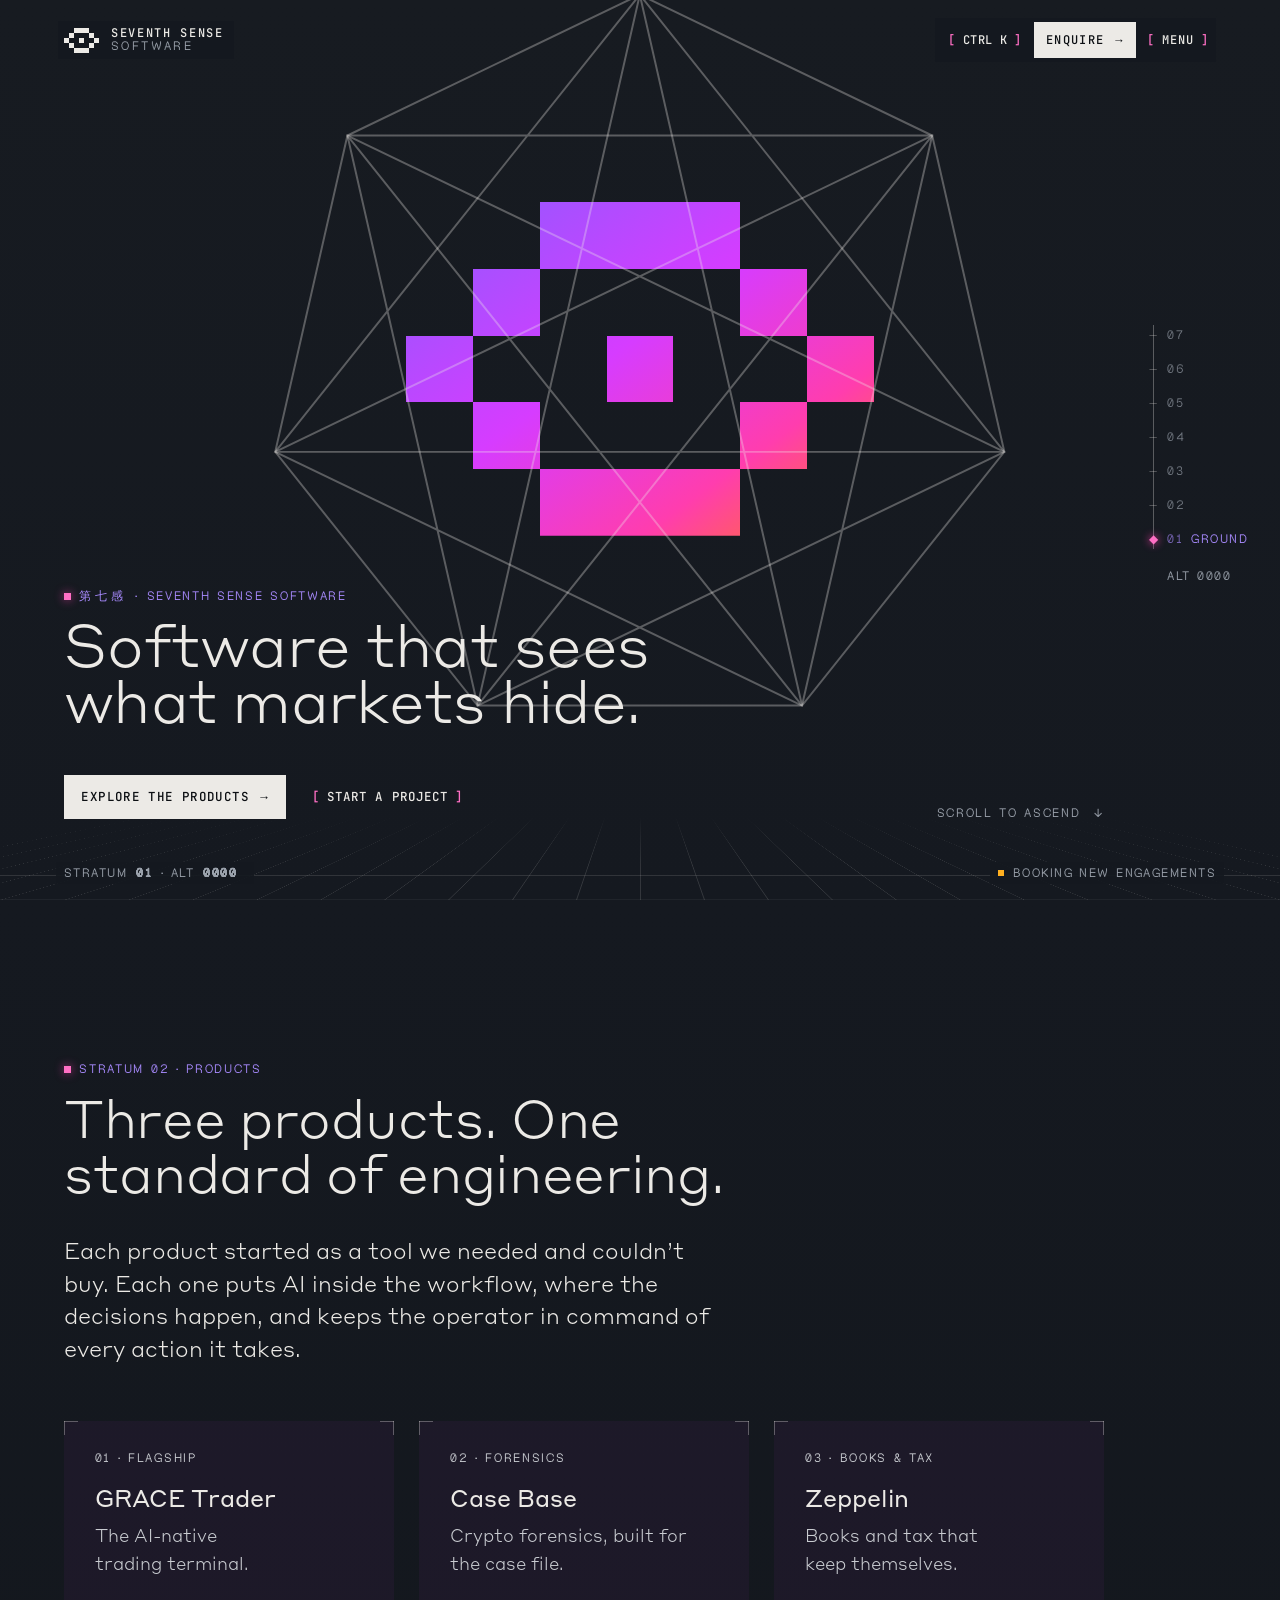
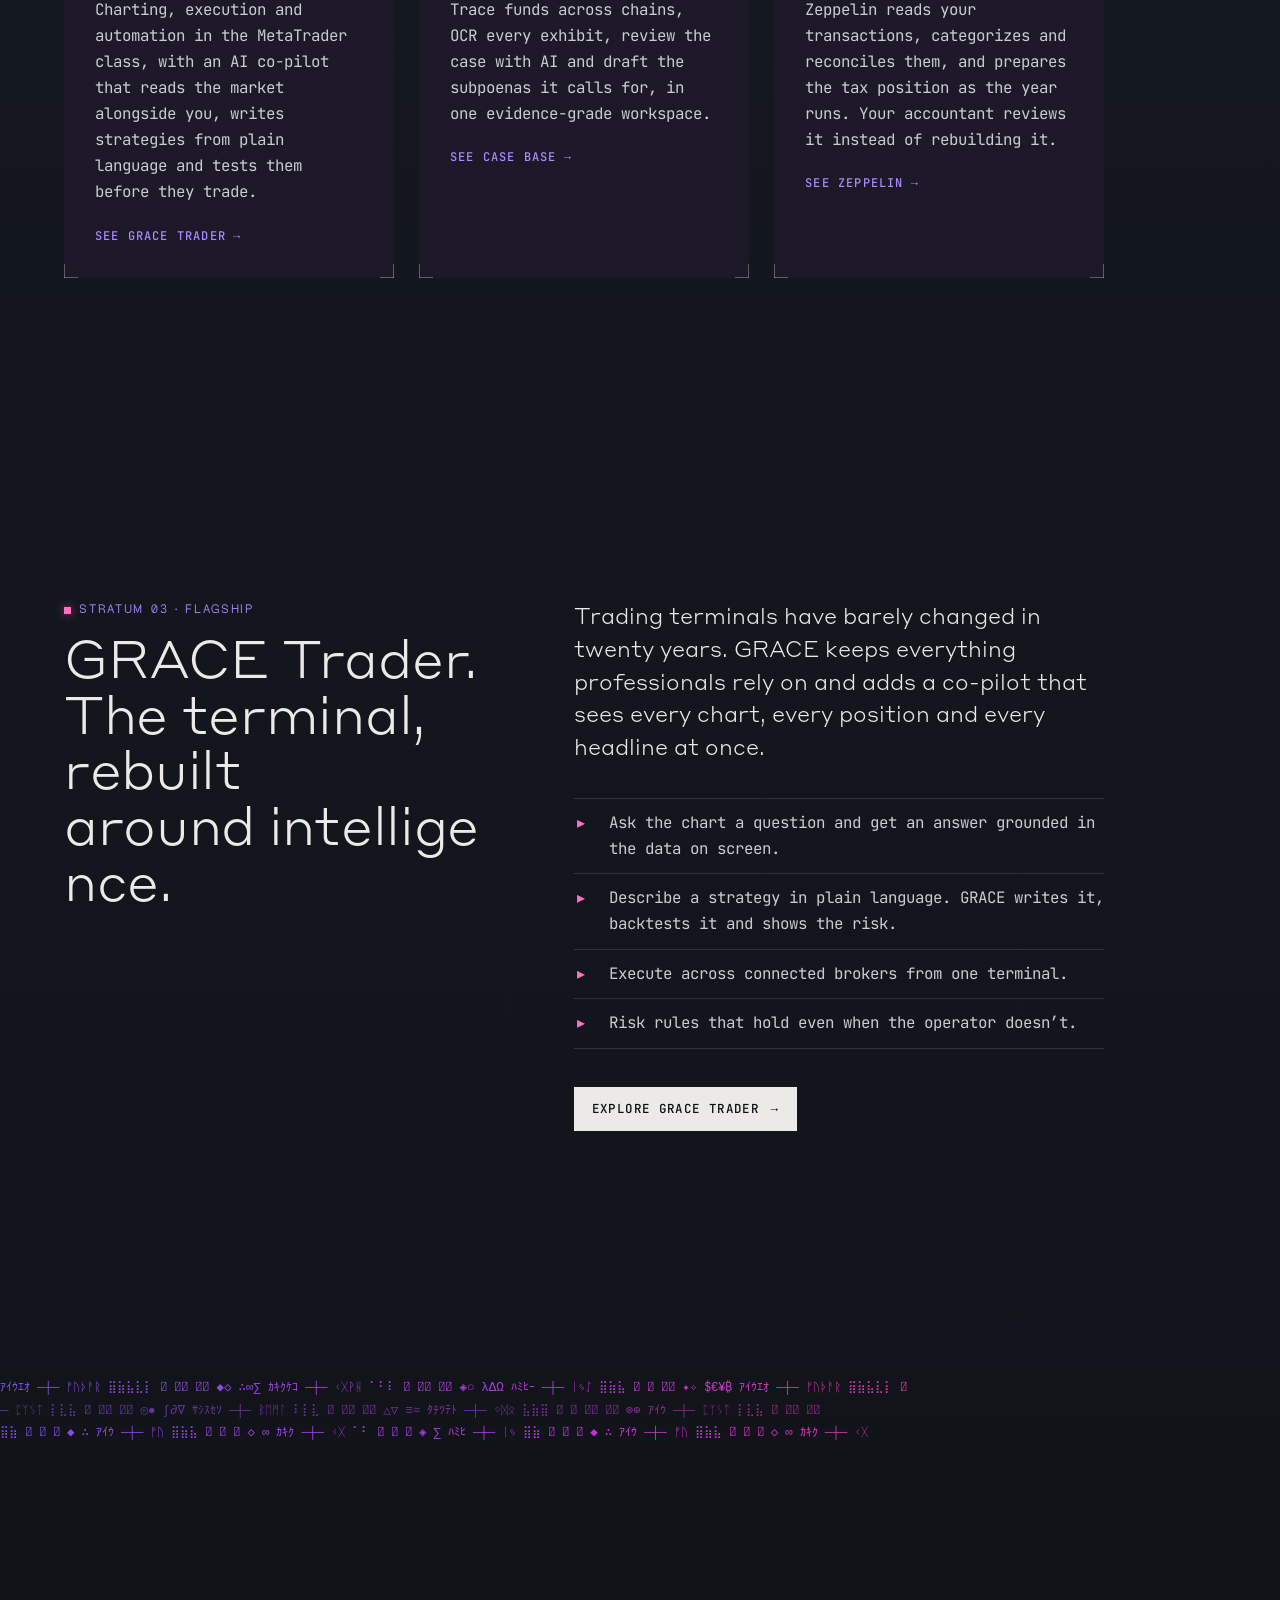
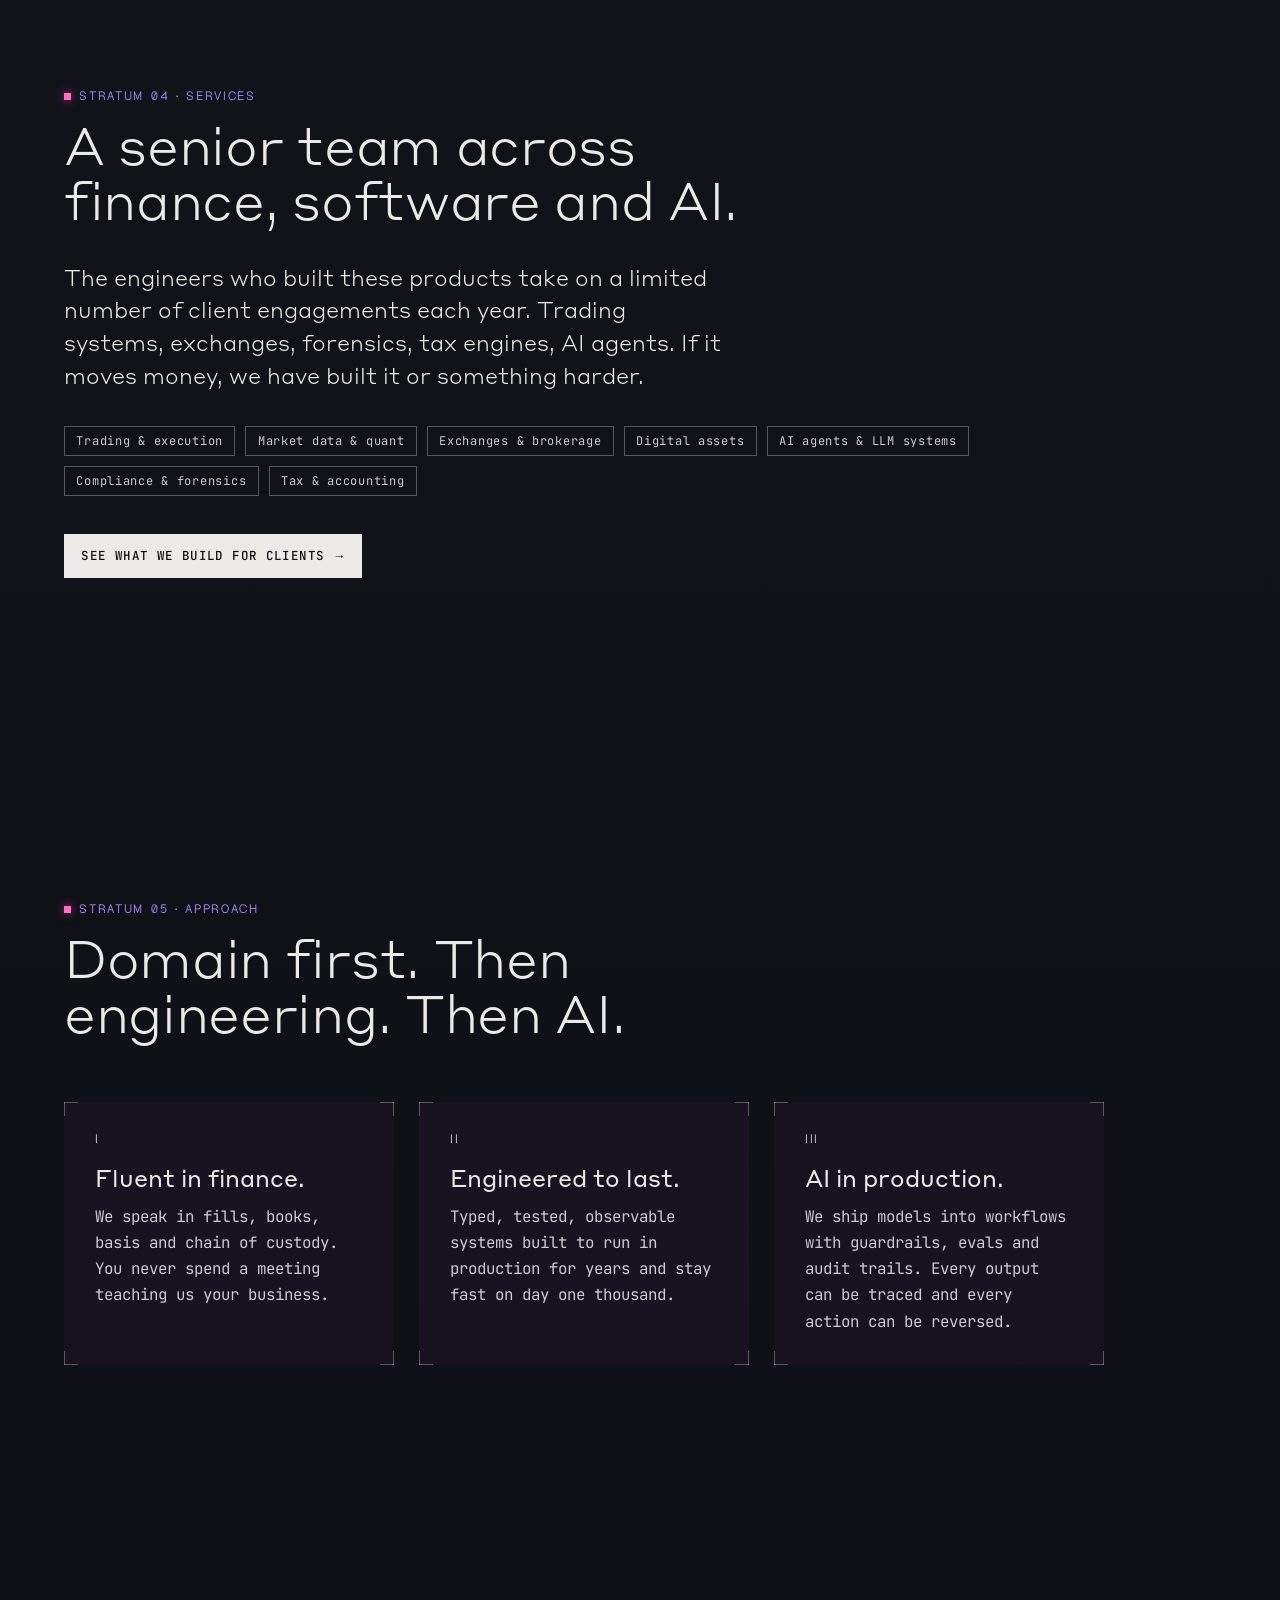
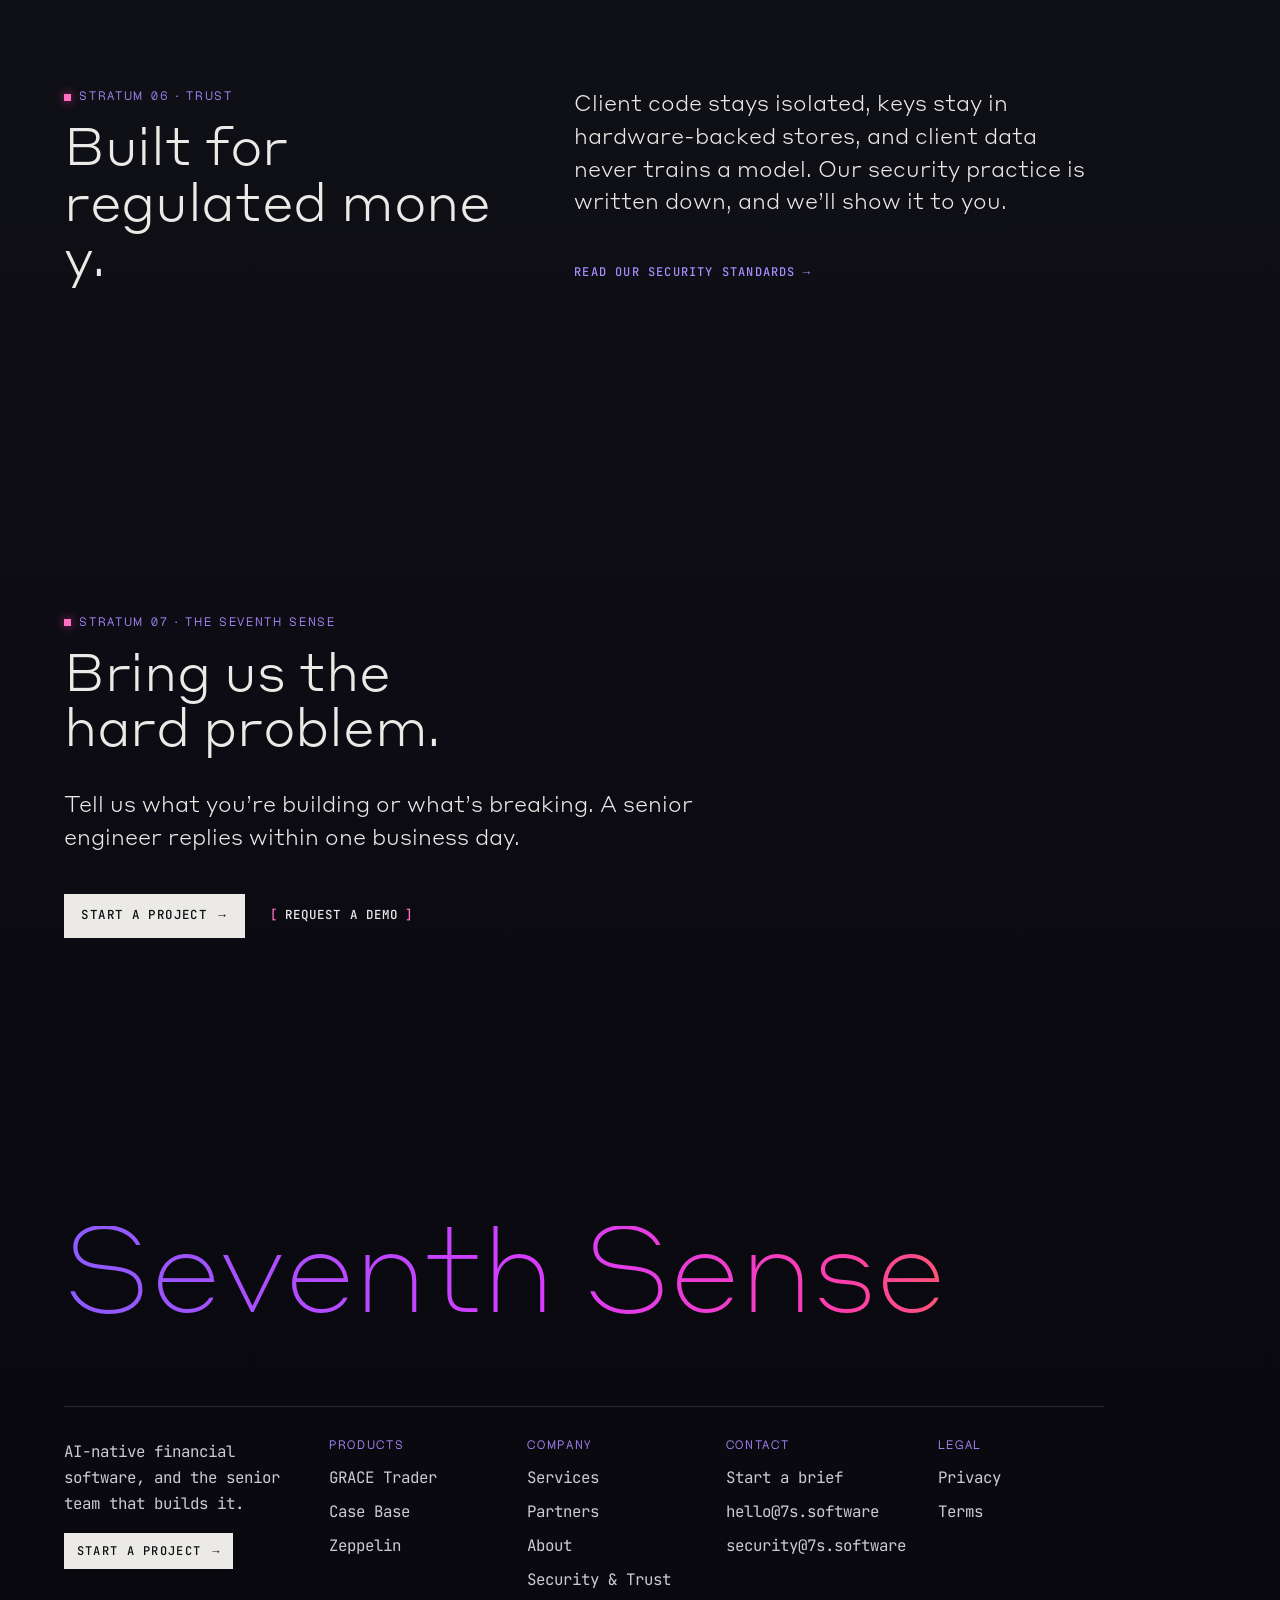
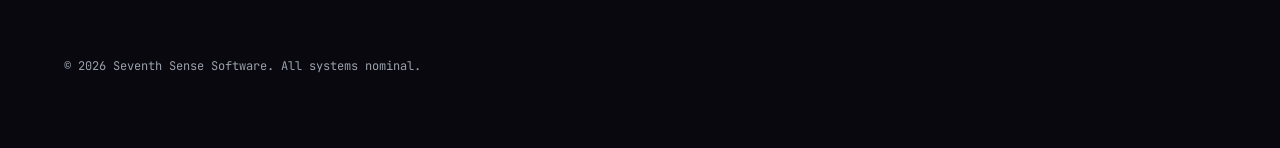
==== index.html @ 1deb00b9 "Build from s7-frontend@abc1786" ====
<!doctype html>
<html lang="en">
<head>
<meta charset="utf-8">
<meta name="viewport" content="width=device-width, initial-scale=1, viewport-fit=cover">
<title>Seventh Sense Software — AI-native financial software</title>
<meta name="description" content="Seventh Sense builds AI-native financial software: GRACE Trader, Case Base and Zeppelin. A senior team for trading, forensics, tax and AI systems.">
<link rel="canonical" href="https://7s.software/">
<meta name="theme-color" content="#171B21">
<link rel="icon" href="/favicon.svg" type="image/svg+xml">
<link rel="apple-touch-icon" href="/apple-touch-icon.png">
<link rel="manifest" href="/site.webmanifest">
<meta property="og:type" content="website">
<meta property="og:site_name" content="Seventh Sense Software">
<meta name="twitter:card" content="summary_large_image">
<link rel="preload" href="/assets/StyreneA-Light-CDtqHJvh.otf" as="font" type="font/otf" crossorigin>
<script>
/* Before first paint, and deliberately not in the module: a returning
   visitor who chose deep space must not see a milk page first, and the
   intro must not flash the page it is about to reveal. If the module
   never runs, .js and .intro come off again so nothing stays hidden. */
(function () {
  var r = document.documentElement
  try { if (localStorage.getItem('ss-theme') === 'dark') r.dataset.theme = 'dark' } catch (e) {}
  r.classList.add('js')
  /* the home page opens with the intro: hold the chrome until the field
     shows it. Never for reduced motion, a deep link, or ?static */
  var home = /^\/(index(\.html)?)?$/.test(location.pathname)
  if (home && !location.hash && !/[?&]static/.test(location.search) &&
      !matchMedia('(prefers-reduced-motion: reduce)').matches) r.classList.add('intro')
  /* arriving through the iris: hold the page until the field opens it */
  try {
    if (sessionStorage.getItem('ss-iris') === '1' && !r.classList.contains('intro')) r.classList.add('iris-in')
    sessionStorage.removeItem('ss-iris')
  } catch (e) {}
  setTimeout(function () { r.classList.remove('iris-in') }, 2500)
  setTimeout(function () { if (!r.dataset.booted) r.classList.remove('js', 'intro', 'iris-in') }, 4000)
  setTimeout(function () { if (r.dataset.intro !== 'on') r.classList.remove('intro') }, 3500)
})()
</script>

<meta property="og:title" content="Seventh Sense Software — software that sees what markets hide">
<meta property="og:description" content="AI-native financial software: a trading terminal, a crypto forensics suite and a books engine that runs itself. Built by a senior team for finance.">
<meta property="og:url" content="https://7s.software/">
<script type="application/ld+json">
{"@context":"https://schema.org","@type":"Organization","name":"Seventh Sense Software","url":"https://7s.software/","logo":"https://7s.software/logo.svg","email":"hello@7s.software","description":"AI-native financial software and a senior engineering team for finance."}
</script>
<meta property="og:image" content="https://7s.software/og/home.png">
<meta property="og:image:width" content="1200">
<meta property="og:image:height" content="630">
<meta name="twitter:image" content="https://7s.software/og/home.png">
  <script type="module" crossorigin src="/assets/config-BfOEjthh.js"></script>
  <script type="module" crossorigin src="/assets/main-DGKZsjqN.js"></script>
  <link rel="stylesheet" crossorigin href="/assets/main-BysdLal7.css">
</head>
<body data-page="home">

<canvas class="field" aria-hidden="true"></canvas>
<a class="skip" href="#main">Skip to content</a>

<header class="top">
  <a class="brand" href="/" aria-label="Seventh Sense Software, home" data-ss-mask>
    <svg class="brand__mark" viewBox="0 0 7 5" aria-hidden="true" shape-rendering="crispEdges"><path class="brand__lids" fill="currentColor" d="M2 0h3v1H2zM1 1h1v1H1zM5 1h1v1H5zM0 2h1v1H0zM6 2h1v1H6zM1 3h1v1H1zM5 3h1v1H5zM2 4h3v1H2z"/><rect class="brand__pupil" x="3" y="2" width="1" height="1" fill="currentColor"/></svg>
    <span class="brand__name">Seventh Sense<span>Software</span></span>
  </a>
  <div class="top__actions" data-ss-mask>
    <button class="palette-btn btn-bracket" type="button" aria-haspopup="dialog" aria-keyshortcuts="Meta+K Control+K /"><span class="br" aria-hidden="true">[</span><span class="palette-btn__k">⌘K</span><span class="sr-only">Command palette</span><span class="br" aria-hidden="true">]</span></button>
    <a class="btn btn--small" href="/contact" data-ss-attract><span>Enquire</span><span class="btn__arrow" aria-hidden="true">→</span></a>
    <button class="menu-btn btn-bracket" type="button" aria-expanded="false" aria-controls="menu"><span class="br" aria-hidden="true">[</span>Menu<span class="br" aria-hidden="true">]</span></button>
    <a class="menu-fallback btn-bracket" href="#sitemap"><span class="br" aria-hidden="true">[</span>Menu<span class="br" aria-hidden="true">]</span></a>
  </div>
</header>

<nav class="alt" aria-label="Sections on this page" data-ss-mask></nav>

<div class="menu" id="menu" hidden>
  <div class="menu__bar">
    <a class="menu__home" href="/" data-page="home"><span aria-hidden="true">◇</span> Home</a>
    <button class="menu__close btn-bracket" type="button"><span class="br" aria-hidden="true">[</span>Close<span class="br" aria-hidden="true">]</span></button>
  </div>
  <nav class="menu__wheel" aria-label="Site">
    <ol class="menu__nodes">
      <li><a href="/grace" data-page="grace"><span class="menu__dot" aria-hidden="true"></span><span class="menu__n">01</span><span class="menu__t">GRACE Trader</span><span class="menu__d">The AI-native terminal</span></a></li>
      <li><a href="/case-base" data-page="case-base"><span class="menu__dot" aria-hidden="true"></span><span class="menu__n">02</span><span class="menu__t">Case Base</span><span class="menu__d">Crypto forensics</span></a></li>
      <li><a href="/zeppelin" data-page="zeppelin"><span class="menu__dot" aria-hidden="true"></span><span class="menu__n">03</span><span class="menu__t">Zeppelin</span><span class="menu__d">Books and tax</span></a></li>
      <li><a href="/services" data-page="services"><span class="menu__dot" aria-hidden="true"></span><span class="menu__n">04</span><span class="menu__t">Services</span><span class="menu__d">Prices on request</span></a></li>
      <li><a href="/partners" data-page="partners"><span class="menu__dot" aria-hidden="true"></span><span class="menu__n">05</span><span class="menu__t">Partners</span><span class="menu__d">Build the network</span></a></li>
      <li><a href="/about" data-page="about"><span class="menu__dot" aria-hidden="true"></span><span class="menu__n">06</span><span class="menu__t">About</span><span class="menu__d">Engineered perception</span></a></li>
      <li><a href="/security" data-page="security"><span class="menu__dot" aria-hidden="true"></span><span class="menu__n">07</span><span class="menu__t">Security</span><span class="menu__d">Built for regulated money</span></a></li>
    </ol>
    <a class="menu__core" href="/contact" data-page="contact"><pre class="menu__eye" aria-hidden="true">--***--
-*---*-
*--*--*
-*---*-
--***--</pre><span class="menu__t">Start a brief</span><span class="menu__d">The centre of everything</span></a>
  </nav>
  <p class="menu__foot"><a href="mailto:hello@7s.software">hello@7s.software</a><span aria-hidden="true">·</span><span>Press ⌘K for commands</span></p>
</div>

<p class="hud" aria-hidden="true" data-ss-mask>Stratum <b data-hud="stratum">01</b> · Alt <b data-hud="alt">0000</b> <span class="hud__msg" data-hud="msg"></span></p>
<p class="status" data-ss-mask><span class="status__dot" aria-hidden="true"></span>Booking new engagements</p>


<main id="main">

  <!-- ─────────────── 01 ground: hero ─────────────── -->
  <section id="top" class="section hero" data-ss-state="ground" data-ss-tone="dark" data-nav="Ground" data-ss-border data-ss-runes="see what markets hide">
    <figure class="hero__stage" data-ss-mark="eye" aria-hidden="true">
      <svg class="hero__ring" viewBox="0 0 100 100" fill="none" stroke="currentColor" stroke-width="0.25">
        <path d="M50.00 3.00 L86.75 20.70 L95.82 60.46 L70.39 92.35 L29.61 92.35 L4.18 60.46 L13.25 20.70Z"/>
        <path d="M50.00 3.00 L95.82 60.46 L29.61 92.35 L13.25 20.70 L86.75 20.70 L70.39 92.35 L4.18 60.46Z"/>
        <path d="M50.00 3.00 L70.39 92.35 L13.25 20.70 L95.82 60.46 L4.18 60.46 L86.75 20.70 L29.61 92.35Z"/>
      </svg>
      <svg class="hero__eye" viewBox="0 0 7 5" shape-rendering="crispEdges">
        <defs><linearGradient id="ss-neon" x1="0" y1="0" x2="1" y2="1"><stop offset="0" stop-color="#8B5CFF"/><stop offset=".45" stop-color="#D63CFF"/><stop offset=".75" stop-color="#FF3DAE"/><stop offset="1" stop-color="#FF7A1A"/></linearGradient></defs>
        <path d="M2 0h3v1H2zM1 1h1v1H1zM5 1h1v1H5zM0 2h1v1H0zM3 2h1v1H3zM6 2h1v1H6zM1 3h1v1H1zM5 3h1v1H5zM2 4h3v1H2z"/>
      </svg>
    </figure>
    <div class="hero__copy">
      <p class="eyebrow"><span class="eyebrow__cjk" aria-hidden="true">第七感</span><span aria-hidden="true">·</span> Seventh Sense Software</p>
      <h1 class="display-hero hero__title" data-decrypt>Software that sees what markets&nbsp;hide.</h1>
      <div class="actions">
        <a class="btn" href="#products" data-ss-attract><span>Explore the products</span><span class="btn__arrow" aria-hidden="true">→</span></a>
        <a class="btn-bracket" href="/contact"><span class="br" aria-hidden="true">[</span>Start a project<span class="br" aria-hidden="true">]</span></a>
      </div>
    </div>
    <p class="hero__hint" aria-hidden="true">Scroll to ascend <span>↓</span></p>
    <div class="floor" aria-hidden="true"></div>
  </section>

  <!-- ─────────────── 02 signal: products ─────────────── -->
  <section id="products" class="section" data-ss-state="signal" data-ss-tone="dark" data-nav="Products" aria-labelledby="products-h" data-ss-runes="three tools one standard">
    <div class="wrap">
      <p class="eyebrow">Stratum 02 · Products</p>
      <h2 id="products-h" class="display-xl">Three products. One standard of&nbsp;engineering.</h2>
      <p class="lede">Each product started as a tool we needed and couldn’t buy. Each one puts AI inside the workflow, where the decisions happen, and keeps the operator in command of every action it&nbsp;takes.</p>
      <div class="grid grid--3">
        <a class="card" href="/grace" data-ss-frame id="card-grace" data-ss-link="#card-case">
          <p class="card__label">01 · Flagship</p>
          <h3>GRACE Trader</h3>
          <p class="card__tag">The AI-native trading terminal.</p>
          <p>Charting, execution and automation in the MetaTrader class, with an AI co-pilot that reads the market alongside you, writes strategies from plain language and tests them before they&nbsp;trade.</p>
          <span class="link-arrow">See GRACE Trader <span aria-hidden="true">→</span></span>
        </a>
        <a class="card" href="/case-base" data-ss-frame id="card-case" data-ss-link="#card-zep">
          <p class="card__label">02 · Forensics</p>
          <h3>Case Base</h3>
          <p class="card__tag">Crypto forensics, built for the case&nbsp;file.</p>
          <p>Trace funds across chains, OCR every exhibit, review the case with AI and draft the subpoenas it calls for, in one evidence-grade&nbsp;workspace.</p>
          <span class="link-arrow">See Case Base <span aria-hidden="true">→</span></span>
        </a>
        <a class="card" href="/zeppelin" data-ss-frame id="card-zep">
          <p class="card__label">03 · Books &amp; tax</p>
          <h3>Zeppelin</h3>
          <p class="card__tag">Books and tax that keep&nbsp;themselves.</p>
          <p>Zeppelin reads your transactions, categorizes and reconciles them, and prepares the tax position as the year runs. Your accountant reviews it instead of rebuilding&nbsp;it.</p>
          <span class="link-arrow">See Zeppelin <span aria-hidden="true">→</span></span>
        </a>
      </div>
    </div>
  </section>

  <!-- ─────────────── 03 lattice: GRACE spotlight ─────────────── -->
  <section id="flagship" class="section" data-ss-state="lattice" data-ss-tone="dark" data-nav="Flagship" aria-labelledby="flagship-h" data-ss-runes="grace sees every chart">
    <div class="wrap split">
      <div>
        <p class="eyebrow">Stratum 03 · Flagship</p>
        <h2 id="flagship-h" class="display-xl">GRACE Trader. The terminal, rebuilt around&nbsp;intelligence.</h2>
      </div>
      <div>
        <p class="lede">Trading terminals have barely changed in twenty years. GRACE keeps everything professionals rely on and adds a co-pilot that sees every chart, every position and every headline at&nbsp;once.</p>
        <ul class="ticks">
          <li>Ask the chart a question and get an answer grounded in the data on&nbsp;screen.</li>
          <li>Describe a strategy in plain language. GRACE writes it, backtests it and shows the&nbsp;risk.</li>
          <li>Execute across connected brokers from one terminal.</li>
          <li>Risk rules that hold even when the operator doesn’t.</li>
        </ul>
        <div class="actions">
          <a class="btn" href="/grace" data-ss-attract><span>Explore GRACE Trader</span><span class="btn__arrow" aria-hidden="true">→</span></a>
        </div>
      </div>
    </div>
  </section>

  <div class="membrane" data-ss-state="membrane" data-ss-tone="dark" aria-hidden="true" data-ss-runes="beyond the sixth sense"><span>ｱｲｳｴｵ ─┼─ ᚠᚢᚦᚨᚱ ⣿⣷⣧⣇⡇ 𓂀 ䷀䷁ ☰☷ ◆◇ ∴∞∑ ｶｷｸｹｺ ─┼─ ᚲᚷᚹᚺ ⠁⠃⠇ 𓋹 ䷂䷃ ☲☵ ◈○ λΔΩ ﾊﾐﾋｰ ─┼─ ᛁᛃᛇ ⣿⣷⣧ 𓆣 ䷄ ☳☴ ✦✧ $€¥₿ ｱｲｳｴｵ ─┼─ ᚠᚢᚦᚨᚱ ⣿⣷⣧⣇⡇ 𓂀</span><span>─┼─ ᛈᛉᛊᛏ ⡇⣇⣧ 𓇳 ䷅䷆ ☶☱ ◎● ∫∂∇ ｻｼｽｾｿ ─┼─ ᛒᛖᛗᛚ ⠇⡇⣇ 𓊽 ䷇䷈ ☰☲ △▽ ≡≈ ﾀﾁﾂﾃﾄ ─┼─ ᛜᛞᛟ ⣧⣷⣿ 𓂋 ䷉ ☷☵ ⬡⬢ ⊗⊕ ｱｲｳ ─┼─ ᛈᛉᛊᛏ ⡇⣇⣧ 𓇳 ䷅䷆ ☶☱</span><span>⣿⣷ 𓂀 ䷀ ☰ ◆ ∴ ｱｲｳ ─┼─ ᚠᚢ ⣿⣷⣧ 𓋹 ䷁ ☷ ◇ ∞ ｶｷｸ ─┼─ ᚲᚷ ⠁⠃ 𓆣 ䷂ ☲ ◈ ∑ ﾊﾐﾋ ─┼─ ᛁᛃ ⣿⣷ 𓂀 ䷀ ☰ ◆ ∴ ｱｲｳ ─┼─ ᚠᚢ ⣿⣷⣧ 𓋹 ䷁ ☷ ◇ ∞ ｶｷｸ ─┼─ ᚲᚷ</span></div>

  <!-- ─────────────── 04 archive: capabilities ─────────────── -->
  <section id="services" class="section" data-ss-state="archive" data-ss-tone="dark" data-nav="Services" aria-labelledby="services-h" data-ss-runes="if it moves money we built it">
    <div class="wrap">
      <p class="eyebrow">Stratum 04 · Services</p>
      <h2 id="services-h" class="display-xl">A senior team across finance, software and&nbsp;AI.</h2>
      <p class="lede">The engineers who built these products take on a limited number of client engagements each year. Trading systems, exchanges, forensics, tax engines, AI agents. If it moves money, we have built it or something&nbsp;harder.</p>
      <ul class="chips" aria-label="Verticals">
        <li>Trading &amp; execution</li><li>Market data &amp; quant</li><li>Exchanges &amp; brokerage</li><li>Digital assets</li><li>AI agents &amp; LLM systems</li><li>Compliance &amp; forensics</li><li>Tax &amp; accounting</li>
      </ul>
      <div class="actions">
        <a class="btn" href="/services" data-ss-attract><span>See what we build for clients</span><span class="btn__arrow" aria-hidden="true">→</span></a>
      </div>
    </div>
  </section>

  <!-- ─────────────── 05 ledger: approach ─────────────── -->
  <section id="approach" class="section" data-ss-state="ledger" data-ss-tone="dark" data-nav="Approach" aria-labelledby="approach-h" data-ss-runes="domain then code then ai">
    <div class="wrap">
      <p class="eyebrow">Stratum 05 · Approach</p>
      <h2 id="approach-h" class="display-xl">Domain first. Then engineering. Then&nbsp;AI.</h2>
      <div class="grid grid--3">
        <article class="card" data-ss-frame>
          <p class="card__label">i</p>
          <h3>Fluent in finance.</h3>
          <p>We speak in fills, books, basis and chain of custody. You never spend a meeting teaching us your&nbsp;business.</p>
        </article>
        <article class="card" data-ss-frame>
          <p class="card__label">ii</p>
          <h3>Engineered to last.</h3>
          <p>Typed, tested, observable systems built to run in production for years and stay fast on day one&nbsp;thousand.</p>
        </article>
        <article class="card" data-ss-frame>
          <p class="card__label">iii</p>
          <h3>AI in production.</h3>
          <p>We ship models into workflows with guardrails, evals and audit trails. Every output can be traced and every action can be&nbsp;reversed.</p>
        </article>
      </div>
    </div>
  </section>

  <!-- ─────────────── 06 orbit: standards ─────────────── -->
  <section id="trust" class="section" data-ss-state="orbit" data-ss-tone="dark" data-nav="Trust" aria-labelledby="trust-h" data-ss-runes="your data trains nothing">
    <div class="wrap split">
      <div>
        <p class="eyebrow">Stratum 06 · Trust</p>
        <h2 id="trust-h" class="display-xl">Built for regulated&nbsp;money.</h2>
      </div>
      <div>
        <p class="lede">Client code stays isolated, keys stay in hardware-backed stores, and client data never trains a model. Our security practice is written down, and we’ll show it to&nbsp;you.</p>
        <a class="link-arrow" href="/security">Read our security standards <span aria-hidden="true">→</span></a>
      </div>
    </div>
  </section>

  <!-- ─────────────── 07 ascension: final CTA ─────────────── -->
  <section id="ascend" class="section cta" data-ss-state="ascension" data-ss-tone="dark" data-nav="Ascend" aria-labelledby="ascend-h" data-ss-runes="bring us the hard problem">
    <div class="wrap">
      <p class="eyebrow">Stratum 07 · The seventh sense</p>
      <h2 id="ascend-h" class="display-xl">Bring us the hard&nbsp;problem.</h2>
      <p class="lede">Tell us what you’re building or what’s breaking. A senior engineer replies within one business&nbsp;day.</p>
      <div class="actions">
        <a class="btn" href="/contact" data-ss-attract><span>Start a project</span><span class="btn__arrow" aria-hidden="true">→</span></a>
        <a class="btn-bracket" href="/contact?ref=demo"><span class="br" aria-hidden="true">[</span>Request a demo<span class="br" aria-hidden="true">]</span></a>
      </div>
    </div>
  </section>

</main>

<footer class="foot" data-ss-state="void" data-ss-tone="dark" id="sitemap" data-ss-runes="the seventh sense was always here">
  <div class="wrap">
    <p class="wordmark" aria-hidden="true">Seventh Sense</p>
    <nav class="foot__cols" aria-label="Site map">
      <div class="foot__brand">
        <p class="foot__tag">AI-native financial software, and the senior team that builds&nbsp;it.</p>
        <a class="btn btn--small" href="/contact" data-ss-attract><span>Start a project</span><span class="btn__arrow" aria-hidden="true">→</span></a>
      </div>
      <div>
        <h2 class="foot__h">Products</h2>
        <ul><li><a href="/grace">GRACE Trader</a></li><li><a href="/case-base">Case Base</a></li><li><a href="/zeppelin">Zeppelin</a></li></ul>
      </div>
      <div>
        <h2 class="foot__h">Company</h2>
        <ul><li><a href="/services">Services</a></li><li><a href="/partners">Partners</a></li><li><a href="/about">About</a></li><li><a href="/security">Security &amp; Trust</a></li></ul>
      </div>
      <div>
        <h2 class="foot__h">Contact</h2>
        <ul><li><a href="/contact">Start a brief</a></li><li><a href="mailto:hello@7s.software">hello@7s.software</a></li><li><a href="mailto:security@7s.software">security@7s.software</a></li></ul>
      </div>
      <div>
        <h2 class="foot__h">Legal</h2>
        <ul><li><a href="/privacy">Privacy</a></li><li><a href="/terms">Terms</a></li></ul>
      </div>
    </nav>
    <div class="foot__base">
      <span>© 2026 Seventh Sense Software. All systems nominal.</span>
    </div>
  </div>
</footer>


</body>
</html>
---- assets/main-BysdLal7.css ----
@font-face{font-family:JetBrains Mono;font-style:normal;font-display:swap;font-weight:400;src:url(/assets/jetbrains-mono-latin-400-normal-V6pRDFza.woff2)format("woff2"),url(/assets/jetbrains-mono-latin-400-normal-6-qcROiO.woff)format("woff")}@font-face{font-family:JetBrains Mono;font-style:normal;font-display:swap;font-weight:500;src:url(/assets/jetbrains-mono-latin-500-normal-BWZEU5yA.woff2)format("woff2"),url(/assets/jetbrains-mono-latin-500-normal-CJOVTJB7.woff)format("woff")}@font-face{font-family:JetBrains Mono;font-style:normal;font-display:swap;font-weight:400;src:url(/assets/jetbrains-mono-latin-ext-400-normal-Bc8Ftmh3.woff2)format("woff2"),url(/assets/jetbrains-mono-latin-ext-400-normal-fXTG6kC5.woff)format("woff")}@font-face{font-family:Geist Pixel;font-style:normal;font-display:swap;font-weight:400;src:url(/assets/geist-pixel-latin-400-normal-CZH99LhH.woff2)format("woff2"),url(/assets/geist-pixel-latin-400-normal-Df5xozDi.woff)format("woff")}@font-face{font-family:Styrene A;src:url(/assets/StyreneA-Thin-Ci5I5txx.otf)format("opentype");font-weight:100;font-style:normal;font-display:swap}@font-face{font-family:Styrene A;src:url(/assets/StyreneA-Light-CDtqHJvh.otf)format("opentype");font-weight:300;font-style:normal;font-display:swap}@font-face{font-family:Styrene A;src:url(/assets/StyreneA-Regular-BPtTho4G.otf)format("opentype");font-weight:400;font-style:normal;font-display:swap}@font-face{font-family:Styrene A;src:url(/assets/StyreneA-Medium-lm2tf3NG.otf)format("opentype");font-weight:500;font-style:normal;font-display:swap}:root{--milk:#f4f2ee;--milk-2:#eeece8;--mist:#e4e2de;--fog:#d3d3d5;--slate-300:#b9bdc3;--slate-400:#8a9099;--slate-500:#5e6570;--slate-600:#434a54;--slate-700:#2c323a;--slate-750:#262b32;--slate-800:#1d2229;--slate-900:#151920;--deep:#0c0f13;--violet:#8b5cff;--violet-deep:#5427d6;--magenta:#d63cff;--magenta-deep:#8e1aae;--pink:#ff3dae;--pink-deep:#b0127a;--amber:#ffb020;--amber-deep:#8a5a00;--orange:#ff7a1a;--orange-deep:#a64300;--neon:linear-gradient(90deg, var(--violet), var(--magenta) 45%, var(--pink) 75%, var(--orange));--paper:#171b21;--ink:#14181d;--ink-2:#2e343c;--ink-3:#4e5560;--accent:var(--violet-deep);--accent-2:var(--pink-deep);--rule:#14181d29;--rule-strong:#14181d57;--wash:#8b5cff09;--glass:color-mix(in oklab, var(--paper) 82%, transparent);--f-display:"Styrene A", ui-sans-serif, system-ui, sans-serif;--f-mono:"JetBrains Mono", ui-monospace, "SF Mono", Menlo, monospace;--f-pixel:"Geist Pixel", "JetBrains Mono", ui-monospace, monospace;--f-body:var(--f-mono);--text-hero:clamp(2rem, 4.6vw, 4.8rem);--text-display:clamp(1.8rem, 4.1vw, 4rem);--text-quote:clamp(1.85rem, 3.2vw, 3rem);--text-title:clamp(1.75rem, 3vw, 2.8rem);--text-lede:clamp(1.15rem, 1rem + .45vw, 1.45rem);--text-heading:clamp(1.25rem, 1.1rem + .42vw, 1.55rem);--text-subhead:1.08rem;--track-hero:-.012em;--track-display:-.006em;--track-text:0;--text-body:clamp(.9rem, .86rem + .16vw, 1rem);--text-ui:.78rem;--text-caption:.75rem;--text-label:.75rem;--track-label:.14em;--track-wide:.04em;--alt-w:112px;--gutter:clamp(20px, 5vw, 76px);--section:clamp(112px, 18vh, 220px);--wrap:1180px;--ease:cubic-bezier(.22, .8, .24, 1);--ease-out:cubic-bezier(.16, 1, .3, 1);--lightningcss-light: ;--lightningcss-dark:initial;color-scheme:dark}[data-ss-tone=dark],:root[data-theme=dark] [data-ss-state],:root[data-chrome=dark] :is(.top,.alt,.hud,.status),:root[data-theme=dark] :is(.top,.alt,.hud,.status),.menu,.palette{--ink:#eceae6;--ink-2:#c9ccd1;--ink-3:#9aa1ab;--accent:#a98bff;--accent-2:#ff6fc4;--rule:#eceae624;--rule-strong:#eceae652;--wash:#d63cff0b;--glass:color-mix(in oklab, var(--slate-900) 90%, transparent);--lightningcss-light: ;--lightningcss-dark:initial;color-scheme:dark}[data-ss-state=ground],:is([data-ss-state=grace],[data-ss-state=casebase],[data-ss-state=zeppelin],[data-ss-state=services],[data-ss-state=partners],[data-ss-state=about],[data-ss-state=security]){--s-top:#171b21;--s-bot:#151920}[data-ss-state=signal]{--s-top:#151920;--s-bot:#13171d}[data-ss-state=lattice]{--s-top:#13171d;--s-bot:#12151b}[data-ss-state=membrane]{--s-top:#12151b;--s-bot:#111319}[data-ss-state=archive]{--s-top:#111319;--s-bot:#101218}[data-ss-state=ledger]{--s-top:#101218;--s-bot:#0f1016}[data-ss-state=orbit]{--s-top:#0f1016;--s-bot:#0e0d15}[data-ss-state=ascension]{--s-top:#0e0d15;--s-bot:#0b0a11}[data-ss-state=void]{--s-top:#0b0a11;--s-bot:#09080e}:root[data-theme=dark]{--paper:var(--deep);--lightningcss-light: ;--lightningcss-dark:initial;color-scheme:dark}:root[data-theme=dark] [data-ss-state]{--s-top:var(--deep);--s-bot:var(--deep)}:root[data-theme=dark] [data-ss-state=membrane]{display:none}*,:before,:after{box-sizing:border-box}html{-webkit-text-size-adjust:100%;text-rendering:optimizelegibility;-webkit-font-smoothing:antialiased;-moz-osx-font-smoothing:grayscale;background:var(--deep)}html.lenis,html.lenis body{height:auto}.lenis.lenis-smooth{scroll-behavior:auto!important}.lenis.lenis-stopped{overflow:hidden}body{background:var(--paper);color:var(--ink);font-family:var(--f-body);font-size:var(--text-body);margin:0;font-weight:400;line-height:1.65;overflow-x:hidden}h1,h2,h3,h4{font-family:var(--f-display);margin:0;font-weight:400}p{text-wrap:pretty;margin:0 0 1em}dd,td,li{text-wrap:pretty}a{color:inherit;text-underline-position:from-font;-webkit-text-decoration-skip-ink:auto;text-decoration-skip-ink:auto;text-decoration-thickness:from-font}img,svg{display:block}button,input,select,textarea{font:inherit;color:inherit}strong{font-weight:500}::selection{background:color-mix(in oklab, var(--pink) 38%, transparent);color:var(--ink)}:focus-visible{outline:2px solid var(--accent);outline-offset:3px}.mono{font-family:var(--f-mono)}.pixel{font-family:var(--f-pixel)}.nowrap{white-space:nowrap}.sr-only{clip:rect(0 0 0 0);white-space:nowrap;border:0;width:1px;height:1px;margin:-1px;padding:0;position:absolute;overflow:hidden}.skip{z-index:100;background:var(--ink);color:var(--paper);font:500 var(--text-label)/1 var(--f-mono);text-transform:uppercase;letter-spacing:.1em;transition:transform .2s var(--ease);padding:10px 14px;position:fixed;top:12px;left:16px;transform:translateY(-160%)}.skip:focus{transform:none}@media (prefers-reduced-motion:reduce){*,:before,:after{transition-duration:.01ms!important;animation-duration:.01ms!important;animation-iteration-count:1!important}}@media (prefers-reduced-motion:no-preference){html{scroll-behavior:smooth}}[id]{scroll-margin-top:88px}.field{pointer-events:none;z-index:0;width:100%;height:100%;position:fixed;inset:0}main,.foot{z-index:1;position:relative}.top{z-index:30;padding:18px var(--gutter) 0;pointer-events:none;justify-content:space-between;align-items:center;gap:16px;display:flex;position:fixed;inset:0 0 auto}.top>*{pointer-events:auto}.brand{color:var(--ink);background:var(--glass);align-items:center;gap:12px;margin:-6px -10px -6px -6px;padding:6px 10px 6px 6px;text-decoration:none;display:flex}.brand__mark{width:35px;height:25px;color:var(--ink)}.brand__pupil{transition:transform .5s var(--ease-out)}.brand:hover .brand__pupil{fill:var(--pink)}.brand__name{font:500 var(--text-label)/1.12 var(--f-mono);letter-spacing:var(--track-label);text-transform:uppercase;white-space:nowrap}.brand__name span{font:400 var(--text-label)/1.12 var(--f-pixel);color:var(--ink-3);letter-spacing:.2em;display:block}.top__actions{background:var(--glass);align-items:center;gap:8px;padding:4px 4px 4px 10px;display:flex}.menu-btn{display:none}:root.js .menu-btn{display:inline-flex}:root.js .menu-fallback{display:none}.alt{right:calc(var(--gutter) * .5);z-index:20;font:400 var(--text-label)/1 var(--f-pixel);letter-spacing:.12em;text-transform:uppercase;display:none;position:fixed;top:50%;transform:translateY(-50%)}:root.js .alt{display:block}.alt ol{flex-direction:column-reverse;margin:0;padding:0 0 0 18px;list-style:none;display:flex;position:relative}.alt ol:before{content:"";border-left:1px solid var(--rule-strong);position:absolute;top:.6em;bottom:.6em;left:4px}.alt li{position:relative}.alt a{min-height:34px;color:var(--ink-3);transition:color .3s var(--ease);align-items:center;gap:8px;text-decoration:none;display:flex}.alt a:before{content:"─";width:14px;font-family:var(--f-mono);color:var(--rule-strong);position:absolute;left:-18px}.alt a:hover{color:var(--ink)}.alt a[aria-current=true]{color:var(--accent)}.alt a[aria-current=true]:before{content:"◆";color:var(--accent-2);text-shadow:0 0 8px var(--pink)}.alt__num{font-variant-numeric:tabular-nums;opacity:.7}.alt__label{white-space:nowrap;max-width:0;transition:max-width .4s var(--ease-out);overflow:hidden}.alt:hover .alt__label,.alt:focus-within .alt__label,.alt a[aria-current=true] .alt__label{max-width:12em}.alt__readout{color:var(--ink-3);font-variant-numeric:tabular-nums;white-space:nowrap;margin:14px 0 0 18px}@media (max-width:900px),(max-height:520px){:root.js .alt{display:none}}.hud,.status{z-index:20;font:400 var(--text-label)/1 var(--f-pixel);letter-spacing:.12em;text-transform:uppercase;color:var(--ink-3);background:var(--glass);align-items:center;gap:9px;margin:0;padding:5px 8px;display:flex;position:fixed;bottom:16px}.hud{left:calc(var(--gutter) - 8px);font-variant-numeric:tabular-nums}.status{right:calc(var(--gutter) - 8px)}.status__dot{background:var(--amber);width:6px;height:6px;animation:breathe 2.8s var(--ease) infinite}@keyframes breathe{0%,to{box-shadow:0 0 0 0 color-mix(in oklab, var(--amber) 60%, transparent)}50%{box-shadow:0 0 0 5px #0000}}@media (max-width:700px){.hud,.status{display:none}}@media (max-width:480px){.top__actions .btn{display:none}}.menu{z-index:40;padding:18px var(--gutter) 22px;background:var(--deep);color:var(--ink);overscroll-behavior:contain;grid-template-rows:auto 1fr auto;display:grid;position:fixed;inset:0;overflow-y:auto}.menu[hidden]{display:none}:root[data-field=live] .menu{background:0 0}.menu>*{transition:opacity .45s var(--ease-out), transform .6s var(--ease-out)}:root[data-field=live] .menu:not(.is-in)>*{opacity:0;transform:scale(.985)}.menu__bar{justify-content:space-between;align-items:center;display:flex}.menu__home{font:400 var(--text-label)/1 var(--f-pixel);letter-spacing:var(--track-label);text-transform:uppercase;color:var(--ink-2);text-decoration:none}.menu__home:hover,.menu__home[aria-current=page]{color:var(--accent-2)}.menu__wheel{place-self:center;width:min(92vw,1100px);height:min(74vh,820px);position:relative}.menu__nodes{margin:0;padding:0;list-style:none}.menu__nodes li{--R:min(30vh, 31vw);--a:calc(-90deg + var(--i) * 51.4286deg);transform:translate(calc(cos(var(--a)) * var(--R)), calc(sin(var(--a)) * var(--R) * .94));position:absolute;top:50%;left:50%}.menu__nodes li:first-child{--i:0}.menu__nodes li:nth-child(2){--i:1}.menu__nodes li:nth-child(3){--i:2}.menu__nodes li:nth-child(4){--i:3}.menu__nodes li:nth-child(5){--i:4}.menu__nodes li:nth-child(6){--i:5}.menu__nodes li:nth-child(7){--i:6}.menu__nodes a,.menu__core{text-align:center;width:max-content;color:var(--ink);justify-items:center;gap:4px;text-decoration:none;display:grid;position:absolute;top:0;left:0;transform:translate(-50%,-6px)}.menu__dot{border:1px solid var(--accent);background:var(--deep);width:11px;height:11px;margin-bottom:10px;transition:background-color .25s,box-shadow .25s;transform:rotate(45deg)}.menu__n{font:400 var(--text-label)/1 var(--f-pixel);letter-spacing:var(--track-label);color:var(--ink-3)}.menu__t{font:300 var(--text-title)/1.05 var(--f-display);letter-spacing:var(--track-display)}.menu__d{font:400 var(--text-caption)/1.3 var(--f-mono);color:var(--ink-3)}.menu__nodes a:hover .menu__dot,.menu__nodes a:focus-visible .menu__dot,.menu__nodes a[aria-current=page] .menu__dot{background:var(--pink);box-shadow:0 0 14px var(--pink)}.menu__nodes a:hover .menu__t,.menu__nodes a:focus-visible .menu__t,.menu__nodes a[aria-current=page] .menu__t{color:var(--accent-2)}.menu__core{top:50%;left:50%;transform:translate(-50%,-50%)}.menu__eye{font:400 clamp(13px, 1.5vw, 19px)/1 var(--f-mono);color:var(--accent-2);text-shadow:0 0 12px color-mix(in oklab, var(--pink) 60%, transparent);margin:0 0 10px}.menu__core .menu__t{font-size:var(--text-heading)}.menu__core:hover .menu__eye{color:var(--amber)}.menu__foot{font:400 var(--text-caption)/1.4 var(--f-mono);color:var(--ink-3);justify-content:center;gap:12px;margin:0;display:flex}.menu__foot a{color:var(--ink-2)}@media (max-width:900px),(max-height:620px){.menu__wheel{width:100%;height:auto;padding:24px 0}.menu__nodes{gap:18px;display:grid}.menu__nodes li{position:static;transform:none}.menu__nodes a{text-align:left;grid-template-columns:2.4rem 1fr;justify-items:start;column-gap:12px;position:static;transform:none}.menu__nodes .menu__dot{display:none}.menu__nodes .menu__n{grid-row:span 2;align-self:center}.menu__nodes .menu__t{font-size:var(--text-heading)}.menu__core{justify-items:start;margin-top:28px;position:static;transform:none}.menu__eye{font-size:12px}}:root.js :is(main,.foot){transition:opacity .4s var(--ease)}:root:is(.is-irising,.iris-in) :is(main,.foot,.top,.alt,.hud,.status){pointer-events:none;opacity:0!important}.palette-btn .palette-btn__k{font:500 var(--text-label)/1 var(--f-mono);letter-spacing:.04em}@media (max-width:640px){.top .palette-btn{display:none}}.palette{z-index:70;padding:max(12vh, 64px) var(--gutter) 0;background:color-mix(in oklab, var(--deep) 62%, transparent);place-items:start center;display:grid;position:fixed;inset:0}.palette[hidden]{display:none}.palette__panel{border:1px solid color-mix(in oklab, var(--violet) 70%, transparent);background:color-mix(in oklab, var(--deep) 97%, transparent);width:min(680px,100%);box-shadow:0 0 0 1px #0006, 0 30px 80px #0000008c, 0 0 60px color-mix(in oklab, var(--violet) 18%, transparent);font:400 var(--text-body)/1.4 var(--f-mono);color:var(--ink);animation:palette-in .22s var(--ease-out)}@keyframes palette-in{0%{opacity:0;transform:translateY(-8px)scale(.985)}}.palette__head{border-bottom:1px solid var(--rule);align-items:center;gap:10px;padding:14px 16px;display:flex}.palette__prompt{color:var(--accent-2);font-family:var(--f-pixel);letter-spacing:.08em;white-space:nowrap}.palette__input{min-width:0;font:inherit;color:var(--ink);caret-color:var(--pink);background:0 0;border:0;outline:0;flex:1}.palette__input::placeholder{color:var(--ink-3)}.palette__list{max-height:min(52vh,440px);margin:0;padding:6px;list-style:none;overflow-y:auto}.palette__item{cursor:pointer;color:var(--ink-2);grid-template-columns:1.4em minmax(0,11em) minmax(0,1fr) auto;align-items:baseline;gap:10px;padding:9px 10px;display:grid}.palette__item[aria-selected=true]{background:color-mix(in oklab, var(--violet) 20%, transparent);color:var(--ink);box-shadow:inset 2px 0 0 var(--pink)}.palette__glyph{color:var(--accent-2);text-align:center;font-family:var(--f-mono), "SS Glyphs"}.palette__cmd{color:var(--ink);white-space:nowrap;text-overflow:ellipsis;overflow:hidden}.palette__cmd mark{color:var(--pink);background:0 0}.palette__hint{color:var(--ink-3);font-size:var(--text-caption);white-space:nowrap;text-overflow:ellipsis;overflow:hidden}.palette__kind{font:400 var(--text-label)/1 var(--f-pixel);letter-spacing:.1em;text-transform:uppercase;color:var(--ink-3)}.palette__empty{color:var(--ink-3);padding:18px 16px}.palette__foot{border-top:1px solid var(--rule);font:400 var(--text-label)/1 var(--f-pixel);letter-spacing:.08em;text-transform:uppercase;color:var(--ink-3);gap:16px;padding:10px 16px;display:flex}@media (max-width:640px){.palette__item{grid-template-columns:1.4em minmax(0,1fr) auto}.palette__hint{display:none}}.foot{padding:clamp(80px, 14vh, 160px) calc(var(--gutter) + var(--alt-w)) 72px var(--gutter);background:var(--deep);color:var(--ink);overflow:hidden}.foot .wrap{max-width:var(--wrap)}.wordmark{font:100 clamp(2.6rem, 9.4vw, 9.6rem)/.9 var(--f-display);letter-spacing:-.02em;background:var(--neon);color:#0000;white-space:nowrap;-webkit-background-clip:text;background-clip:text;margin:0 0 clamp(48px,8vh,96px)}.foot__cols{border-top:1px solid var(--rule);grid-template-columns:1.4fr repeat(4,1fr);gap:32px;padding-top:32px;display:grid}.foot__tag{color:var(--ink-2);max-width:26ch}.foot__h{font:400 var(--text-label)/1 var(--f-pixel);letter-spacing:var(--track-label);text-transform:uppercase;color:var(--accent);margin:0 0 14px}.foot ul{margin:0;padding:0;list-style:none}.foot li{margin:0 0 8px}.foot li a{color:var(--ink-2);text-decoration:none}.foot li a:hover{color:var(--ink);text-decoration:underline}.foot__base{font:400 var(--text-caption)/1.6 var(--f-mono);color:var(--ink-3);flex-wrap:wrap;justify-content:space-between;gap:12px 32px;margin-top:56px;display:flex}.theme{gap:4px;display:inline-flex}.theme button{border:1px solid var(--rule);font:400 var(--text-label)/1 var(--f-pixel);letter-spacing:.1em;text-transform:uppercase;color:var(--ink-3);cursor:pointer;background:0 0;padding:.5em .7em}.theme button[aria-pressed=true]{color:var(--ink);border-color:var(--accent)}:root:not(.js) .theme{display:none}@media (max-width:900px){.foot__cols{grid-template-columns:1fr 1fr}.foot__brand{grid-column:1/-1}.foot{padding-right:var(--gutter)}}.hud__msg{white-space:nowrap;max-width:0;color:var(--accent-2);font-family:var(--f-pixel), "SS Glyphs", var(--f-mono);transition:max-width .5s var(--ease-out);overflow:hidden}.hud__msg.is-on{max-width:42em}[data-ss-state]{background:linear-gradient(var(--s-top), var(--s-bot));color:var(--ink);position:relative}:root[data-field=live] [data-ss-state],:root[data-field=live] .foot{background:0 0}:root[data-field=live] .membrane>span{visibility:hidden}.section{padding:var(--section) calc(var(--gutter) + var(--alt-w)) var(--section) var(--gutter)}.section--tight{padding-block:calc(var(--section) * .6)}.wrap{max-width:var(--wrap);margin:0 auto}@media (max-width:900px){.section{padding-right:var(--gutter)}}.membrane{height:clamp(160px,26vh,300px);font:400 var(--text-ui)/1.8 var(--f-mono);white-space:pre;-webkit-user-select:none;user-select:none;align-content:center;display:grid;overflow:hidden}.membrane span{color:#0000;background:var(--neon);opacity:.85;-webkit-background-clip:text;background-clip:text;display:block}.membrane span:nth-child(2n){opacity:.55;transform:translate(-2ch)}:is(.display-hero,.display-xl,.display-l){-webkit-hyphens:auto;hyphens:auto;overflow-wrap:break-word}.eyebrow{width:max-content;max-width:100%;font:400 var(--text-label)/1.3 var(--f-pixel);letter-spacing:var(--track-label);text-transform:uppercase;color:var(--accent);align-items:center;gap:.7em;margin:0 0 1.2rem;display:flex}.eyebrow:before{content:"";background:var(--accent-2);width:7px;height:7px;box-shadow:0 0 10px color-mix(in oklab, var(--pink) 70%, transparent);flex:none}.eyebrow__cjk{font-family:var(--f-mono);letter-spacing:.3em}.display-hero{font-size:var(--text-hero);letter-spacing:var(--track-hero);text-wrap:balance;max-width:18ch;margin:.1em 0 .42em;font-weight:300;line-height:.96}.display-xl{font-size:var(--text-display);letter-spacing:var(--track-display);text-wrap:balance;max-width:20ch;margin:0 0 .55em;font-weight:300;line-height:1.06}.display-l{font-size:var(--text-title);letter-spacing:var(--track-display);text-wrap:balance;max-width:22ch;margin:0 0 .8em;font-weight:300;line-height:1.1}.lede{font-family:var(--f-display);font-weight:300;font-size:var(--text-lede);letter-spacing:var(--track-text);max-width:44ch;color:var(--ink);line-height:1.5}.prose{max-width:66ch;color:var(--ink-2)}.prose p:last-child{margin-bottom:0}.fine{font:400 var(--text-caption)/1.6 var(--f-mono);color:var(--ink-3);max-width:72ch}.need{font:400 var(--text-caption)/1.4 var(--f-mono);color:var(--amber-deep)}[data-ss-tone=dark] .need,:root[data-theme=dark] .need{color:var(--amber)}.actions{flex-wrap:wrap;align-items:center;gap:14px 22px;margin-top:2.4rem;display:flex}.btn{background:var(--ink);min-height:44px;color:var(--paper);font:500 var(--text-ui)/1 var(--f-mono);letter-spacing:.11em;text-transform:uppercase;white-space:nowrap;cursor:pointer;transition:background-color .25s var(--ease), color .25s var(--ease), transform .16s var(--ease);border:0;align-items:center;gap:.9em;padding:1.05em 1.4em;text-decoration:none;display:inline-flex}[data-ss-tone=dark] .btn,:root[data-theme=dark] .btn,:root[data-chrome=dark] .top .btn,.menu .btn{color:var(--deep)}.btn:hover{background:var(--accent);color:#fff}.btn:active{transform:scale(.97)}.btn__arrow{transition:transform .35s var(--ease-out);display:inline-block}.btn:hover .btn__arrow{transform:translate(4px)}.btn--small{min-height:36px;font-size:var(--text-label);padding:.85em 1.05em}.btn-bracket{min-height:44px;color:var(--ink);font:500 var(--text-ui)/1 var(--f-mono);letter-spacing:.09em;text-transform:uppercase;cursor:pointer;background:0 0;border:0;align-items:center;gap:.55em;padding:.85em .25em;text-decoration:none;display:inline-flex}.btn-bracket .br{color:var(--accent-2);transition:transform .35s var(--ease-out)}.btn-bracket:hover .br:first-child{transform:translate(-3px)}.btn-bracket:hover .br:last-child{transform:translate(3px)}.btn-bracket:active{transform:scale(.97)}.top .btn-bracket{min-height:36px;font-size:var(--text-label)}.link-arrow{font:500 var(--text-label)/1.4 var(--f-mono);letter-spacing:.1em;text-transform:uppercase;color:var(--accent);gap:.6em;margin-top:1.4rem;text-decoration:none;display:inline-flex}.link-arrow:hover{text-decoration:underline}@property --tc{syntax:"<color>";inherits:true;initial-value:#0000}.card{--tick:14px;--tc:var(--rule-strong);background:linear-gradient(var(--tc), var(--tc)) top left / var(--tick) 1px, linear-gradient(var(--tc), var(--tc)) top left / 1px var(--tick), linear-gradient(var(--tc), var(--tc)) top right / var(--tick) 1px, linear-gradient(var(--tc), var(--tc)) top right / 1px var(--tick), linear-gradient(var(--tc), var(--tc)) bottom left / var(--tick) 1px, linear-gradient(var(--tc), var(--tc)) bottom left / 1px var(--tick), linear-gradient(var(--tc), var(--tc)) bottom right / var(--tick) 1px, linear-gradient(var(--tc), var(--tc)) bottom right / 1px var(--tick), var(--wash);background-repeat:no-repeat;padding:clamp(22px,2.4vw,34px);position:relative}a.card{color:inherit;transition:--tc .3s var(--ease);text-decoration:none;display:block}a.card:hover{--tc:var(--accent-2)}.card__label{font:400 var(--text-label)/1 var(--f-pixel);letter-spacing:var(--track-label);text-transform:uppercase;color:var(--ink-3);margin:0 0 1.4rem}.card h3{font-size:var(--text-heading);margin:0 0 .6rem;font-weight:400;line-height:1.2}.card__tag{font-family:var(--f-display);font-weight:300;font-size:var(--text-subhead);color:var(--accent);margin:0 0 1rem}.card p{color:var(--ink-2)}.card p:last-child{margin-bottom:0}.card .link-arrow{margin-top:.4rem}.grid{gap:clamp(16px,2vw,28px);margin-top:clamp(40px,6vh,64px);display:grid}.grid--2{grid-template-columns:repeat(2,minmax(0,1fr))}.grid--3{grid-template-columns:repeat(3,minmax(0,1fr))}.grid--4{grid-template-columns:repeat(4,minmax(0,1fr))}@media (max-width:1100px){.grid--4{grid-template-columns:repeat(2,minmax(0,1fr))}}@media (max-width:900px){.grid--3{grid-template-columns:minmax(0,1fr)}}@media (max-width:700px){.grid--2,.grid--4{grid-template-columns:minmax(0,1fr)}}.ticks{max-width:62ch;margin:2rem 0 0;padding:0;list-style:none}.ticks li{border-top:1px solid var(--rule);color:var(--ink-2);padding:.7rem 0 .7rem 2.2em;position:relative}.ticks li:last-child{border-bottom:1px solid var(--rule)}.ticks li:before{content:"▸";color:var(--accent-2);font-family:var(--f-mono);position:absolute;left:.2em}.chips{flex-wrap:wrap;gap:10px;margin:2rem 0 0;padding:0;list-style:none;display:flex}.chips li{border:1px solid var(--rule-strong);font:400 var(--text-label)/1 var(--f-mono);letter-spacing:.06em;color:var(--ink-2);padding:.65em .95em}.steps{counter-reset:step;gap:0;margin:clamp(40px,6vh,64px) 0 0;padding:0;list-style:none;display:grid}.steps>li{border-top:1px solid var(--rule);grid-template-columns:5.5rem minmax(0,1fr);gap:0 24px;padding:1.4rem 0;display:grid}.steps>li:last-child{border-bottom:1px solid var(--rule)}.steps__n{font:100 clamp(2.4rem, 4vw, 3.4rem)/.9 var(--f-display);color:var(--accent);font-variant-numeric:tabular-nums}.steps h3{font-size:var(--text-heading);margin:.1rem 0 .35rem;font-weight:400;line-height:1.2}.steps p{color:var(--ink-2);overflow-wrap:break-word;max-width:60ch;margin:0}.steps--grid{grid-template-columns:repeat(4,minmax(0,1fr));gap:0 clamp(16px,2vw,28px)}.steps--grid>li{border-bottom:1px solid var(--rule);grid-template-columns:minmax(0,1fr);gap:14px}@media (max-width:1240px){.steps--grid{grid-template-columns:repeat(2,minmax(0,1fr))}}@media (max-width:600px){.steps--grid{grid-template-columns:minmax(0,1fr)}.steps>li{grid-template-columns:3.6rem minmax(0,1fr)}}.hero{align-content:end;min-height:100svh;padding-top:max(120px,14vh);padding-bottom:max(64px,9vh);display:grid;position:relative;overflow:hidden}.hero__stage{z-index:1;aspect-ratio:7/5;pointer-events:none;place-items:center;width:min(44vw,52vh);margin:0;display:grid;position:absolute;top:41%;left:50%;transform:translate(-50%,-50%)}.hero__eye{width:100%;height:auto}.hero__eye path{fill:url(#ss-neon)}.hero__ring{aspect-ratio:1;width:170%;height:auto;color:var(--rule-strong);position:absolute}:root.js:not(.no-field) .hero__stage>*,:root.js:not(.no-field) .floor{opacity:0}.hero__copy{z-index:2;min-width:0;max-width:44rem;position:relative}.hero__title{margin-bottom:.3em}.hero__hint{right:calc(var(--gutter) + var(--alt-w));z-index:2;font:400 var(--text-label)/1 var(--f-pixel);letter-spacing:var(--track-label);text-transform:uppercase;color:var(--ink-3);margin:0;position:absolute;bottom:max(64px,9vh)}.hero__hint span{animation:hint 2.4s var(--ease) infinite;margin-left:.6em;display:inline-block}@keyframes hint{0%,to{transform:none}50%{transform:translateY(4px)}}@media (max-width:900px){.hero__stage{width:min(76vw,40vh);top:34%}.hero__hint{display:none}}.floor{z-index:0;pointer-events:none;background:repeating-linear-gradient(90deg, var(--rule) 0 1px, transparent 1px 64px), repeating-linear-gradient(0deg, var(--rule) 0 1px, transparent 1px 64px);transform-origin:50% 100%;height:38vh;position:absolute;inset:auto -20% 0;transform:perspective(380px)rotateX(64deg);-webkit-mask-image:linear-gradient(#0000,#000 70%);mask-image:linear-gradient(#0000,#000 70%)}:root[data-field=live] .floor{display:none}@media (max-width:900px){.hero{grid-template-columns:minmax(0,1fr)}.hero__mark{order:-1;justify-self:start;max-width:260px}}.page-hero{grid-template-columns:minmax(0,1fr);align-content:end;min-height:78svh;padding-top:max(140px,18vh);display:grid;position:relative;overflow:hidden}.page-hero .lede{max-width:48ch}.page-hero__emblem{right:calc(var(--gutter) + var(--alt-w));font:400 clamp(10px, 1vw, 13px)/1.2 var(--f-mono);white-space:pre;color:var(--accent);opacity:.85;-webkit-user-select:none;user-select:none;margin:0;position:absolute;top:18vh}@media (max-width:1100px){.page-hero__emblem{display:none}}.cta{text-align:left}.cta .display-xl{max-width:16ch}.card--wide{grid-column:span 2}@media (max-width:900px){.grid--3 .card--wide{grid-column:auto}}.steps--flush,.ticks--flush{margin-top:0}.gap-top{margin-top:clamp(56px,8vh,96px)}.gap-top--sm{margin-top:1.6rem}.page-hero--top{align-content:start}.page-hero--short{min-height:auto}.dc-word{white-space:nowrap}.dc{text-align:center;display:inline-block;overflow:visible}.is-decrypting .dc{font-family:var(--f-display), "SS Glyphs", var(--f-mono);color:var(--accent)}:root.js :is(.top,.alt,.hud,.status,.hero__hint),:root.js .hero__copy>*{transition:opacity .9s var(--ease-out), transform .9s var(--ease-out)}:root.intro :is(.top,.alt,.hud,.status,.hero__hint){opacity:0;pointer-events:none}:root.intro .top{transform:translateY(-10px)}:root.intro .hero__copy>*{opacity:0;transform:translateY(14px)}:root.intro .hero__copy>.hero__title{transform:none}.hero__copy>:nth-child(2){transition-delay:80ms}.hero__copy>:nth-child(3){transition-delay:.5s}:root.js :is(.alt,.hud,.status,.hero__hint){transition-delay:.7s}:root[data-field=live] .card,:root[data-field=live] a.card:hover{--tc:transparent}:root[data-field=live] [data-ss-frame]>*{transition:opacity .6s var(--ease-out), transform .6s var(--ease-out)}:root[data-field=live] [data-ss-frame]:not(.is-lit)>*{opacity:0;transform:translateY(10px)}[data-ss-frame].is-lit>:nth-child(2){transition-delay:50ms}[data-ss-frame].is-lit>:nth-child(3){transition-delay:.1s}[data-ss-frame].is-lit>:nth-child(4){transition-delay:.15s}[data-ss-frame].is-lit>:nth-child(5){transition-delay:.2s}.page-hero__mark{right:calc(var(--gutter) + var(--alt-w) + 4vw);aspect-ratio:1;pointer-events:none;width:min(30vw,420px);position:absolute;top:16vh}:root[data-field=live] .page-hero__emblem{visibility:hidden}.page-hero__eye{right:calc(var(--gutter) + var(--alt-w));aspect-ratio:7/5;pointer-events:none;width:min(20vw,280px);margin:0;position:absolute;top:13vh}.lost__mark{width:min(60vw,520px);margin:0 0 2rem}:root[data-field=live] .lost__eye{visibility:hidden}@media (max-width:1100px){.page-hero__mark,.page-hero__eye{display:none}}.split{grid-template-columns:minmax(0,.9fr) minmax(0,1.1fr);align-items:start;gap:clamp(36px,6vw,104px);display:grid}.split>:first-child .display-xl{margin-bottom:0}@media (max-width:900px){.split{grid-template-columns:minmax(0,1fr)}}.shots{grid-template-columns:repeat(2,minmax(0,1fr));gap:clamp(16px,2vw,28px);margin-top:clamp(40px,6vh,64px);display:grid}.shot{margin:0}.shot__frame{aspect-ratio:16/10;border:1px solid var(--rule-strong);background:repeating-linear-gradient(135deg, transparent 0 11px, var(--rule) 11px 12px), var(--wash);font:400 var(--text-label)/1 var(--f-pixel);letter-spacing:var(--track-label);text-transform:uppercase;color:var(--ink-3);place-items:center;display:grid}.shot figcaption{font:400 var(--text-caption)/1.5 var(--f-mono);color:var(--ink-3);margin-top:.8rem}@media (max-width:800px){.shots{grid-template-columns:minmax(0,1fr)}}.specs{grid-template-columns:minmax(0,1fr);max-width:860px;margin:clamp(40px,6vh,64px) 0 0;display:grid}.specs>div{border-top:1px solid var(--rule);grid-template-columns:14rem minmax(0,1fr);gap:16px;padding:.9rem 0;display:grid}.specs>div:last-child{border-bottom:1px solid var(--rule)}.specs dt{font:400 var(--text-label)/1.6 var(--f-pixel);letter-spacing:var(--track-label);text-transform:uppercase;color:var(--ink-3)}.specs dd{color:var(--ink-2);margin:0}@media (max-width:600px){.specs>div{grid-template-columns:minmax(0,1fr);gap:4px}}.faq{max-width:860px;margin-top:clamp(40px,6vh,64px)}.faq details{border-top:1px solid var(--rule)}.faq details:last-child{border-bottom:1px solid var(--rule)}.faq summary{font:400 var(--text-heading)/1.3 var(--f-display);cursor:pointer;justify-content:space-between;gap:24px;padding:1.2rem 0;list-style:none;display:flex}.faq summary::-webkit-details-marker{display:none}.faq summary:after{content:"+";font-family:var(--f-mono);color:var(--accent-2);transition:transform .3s var(--ease-out)}.faq details[open] summary:after{transform:rotate(45deg)}.faq details p{max-width:66ch;color:var(--ink-2);margin:0 0 1.4rem}.longform{max-width:68ch;font-size:calc(var(--text-body) * 1.06);color:var(--ink-2);line-height:1.75}.logos{background:var(--rule);border:1px solid var(--rule);grid-template-columns:repeat(6,minmax(0,1fr));gap:1px;margin-top:clamp(40px,6vh,64px);display:grid}.logos li{aspect-ratio:2;background:var(--s-top);font:400 var(--text-label)/1 var(--f-pixel);letter-spacing:.12em;color:var(--ink-3);place-items:center;list-style:none;display:grid}.logos{padding:0}@media (max-width:800px){.logos{grid-template-columns:repeat(3,minmax(0,1fr))}}.people{grid-template-columns:repeat(3,minmax(0,1fr));gap:clamp(16px,2vw,28px);margin-top:clamp(40px,6vh,64px);display:grid}.person__portrait{aspect-ratio:4/5;border:1px solid var(--rule-strong);background:var(--wash);font:400 2rem/1 var(--f-mono);color:var(--ink-3);place-items:center;display:grid}.person h3{font-size:var(--text-subhead);margin:1rem 0 .2rem;font-weight:400}.person p{color:var(--ink-3);font-size:var(--text-caption);margin:0}@media (max-width:800px){.people{grid-template-columns:repeat(2,minmax(0,1fr))}}.brief{max-width:860px;margin-top:clamp(40px,6vh,64px)}.brief fieldset{border:0;margin:0 0 clamp(28px,4vh,44px);padding:0}.brief legend{border-bottom:1px solid var(--rule-strong);width:100%;font:400 var(--text-label)/1 var(--f-pixel);letter-spacing:var(--track-label);text-transform:uppercase;color:var(--accent);gap:1em;margin:0 0 1.4rem;padding:0 0 .8rem;display:flex}.brief legend span{color:var(--ink-3)}.fields{grid-template-columns:repeat(2,minmax(0,1fr));gap:18px 24px;display:grid}.fields .full{grid-column:1/-1}@media (max-width:640px){.fields{grid-template-columns:minmax(0,1fr)}}.field-row{gap:8px;display:grid}.field-row label,.field-row .label{font:500 var(--text-label)/1.2 var(--f-mono);letter-spacing:.08em;text-transform:uppercase;color:var(--ink-2)}.field-row .opt{color:var(--ink-3);text-transform:none;letter-spacing:0;font-weight:400}.brief input[type=text],.brief input[type=email],.brief input[type=url],.brief select,.brief textarea{border:1px solid var(--rule-strong);background:color-mix(in oklab, var(--ink) 4%, transparent);width:100%;min-height:46px;font:400 var(--text-body)/1.4 var(--f-mono);color:var(--ink);border-radius:0;padding:.75em .9em}.brief textarea{resize:vertical;min-height:160px}.brief input:focus-visible,.brief select:focus-visible,.brief textarea:focus-visible{outline:2px solid var(--accent);outline-offset:0;border-color:#0000}.brief [aria-invalid=true]{border-color:var(--pink)}.options{border:0;flex-wrap:wrap;gap:10px;margin:0;padding:0;display:flex}.option{position:relative}.option input{opacity:0;cursor:pointer;margin:0;position:absolute;inset:0}.option span{border:1px solid var(--rule-strong);min-height:44px;font:400 var(--text-label)/1 var(--f-mono);letter-spacing:.06em;color:var(--ink-2);transition:background-color .2s var(--ease), color .2s var(--ease), border-color .2s;align-items:center;padding:0 1em;display:inline-flex}.option input:checked+span{background:var(--ink);color:var(--paper);border-color:var(--ink)}[data-ss-tone=dark] .option input:checked+span{color:var(--deep)}.option input:focus-visible+span{outline:2px solid var(--accent);outline-offset:2px}.check{color:var(--ink-2);align-items:center;gap:12px;display:flex}.check input{width:18px;height:18px;accent-color:var(--violet)}.hp{width:1px;height:1px;position:absolute;left:-9999px;overflow:hidden}.brief__status{min-height:1.6em;font:400 var(--text-caption)/1.6 var(--f-mono);color:var(--ink-2);margin-top:1rem}.brief__status[data-state=ok]{color:var(--accent)}.brief__status[data-state=error]{color:var(--pink)}.contact-alt{margin-top:2.4rem}.legal{max-width:72ch;color:var(--ink-2)}.legal h2{font-size:var(--text-heading);color:var(--ink);margin:2.4rem 0 .8rem;font-weight:400}.legal ul{padding-left:1.2em}.lost{align-content:center;min-height:100svh;display:grid}.lost__eye{font:400 clamp(14px, 2vw, 22px)/1.1 var(--f-mono);white-space:pre;color:var(--accent);margin:0 0 2rem}.brief__head{margin:0 0 clamp(28px,4vh,44px)}.brief__bar{font:400 var(--text-label)/1 var(--f-mono);color:var(--accent-2);white-space:pre;gap:12px;margin:0 0 14px;display:flex}.brief__pct{color:var(--ink-3);font-variant-numeric:tabular-nums}.brief__steps{flex-wrap:wrap;gap:6px 18px;margin:0;padding:0;list-style:none;display:flex}.brief__steps button{cursor:pointer;min-height:32px;font:400 var(--text-label)/1 var(--f-pixel);letter-spacing:var(--track-label);text-transform:uppercase;color:var(--ink-3);background:0 0;border:0;align-items:baseline;gap:.6em;padding:0;display:inline-flex}.brief__steps button span{color:var(--ink-3)}.brief__steps button.is-done{color:var(--ink-2)}.brief__steps button.is-done span{color:var(--accent)}.brief__steps button.is-done:hover{color:var(--ink)}.brief__steps button[aria-current=step]{color:var(--accent-2);cursor:default}.brief__steps button[aria-current=step] span{color:var(--accent-2)}.brief__steps button:disabled:not([aria-current]){opacity:.45;cursor:default}.brief.is-stepped fieldset{animation:step-in .45s var(--ease-out)}@keyframes step-in{0%{opacity:0;transform:translate(14px)}}.brief,.brief legend{scroll-margin-top:120px}.brief__nav{flex-wrap:wrap;align-items:center;gap:14px 22px;margin-top:clamp(28px,4vh,40px);display:flex}.brief__nav [hidden]{display:none}.field-error{font:400 var(--text-caption)/1.4 var(--f-mono);color:var(--pink);margin:2px 0 0}.field-error:before{content:"! "}.brief__summary{margin:0}.brief__summary>div{border-top:1px solid var(--rule);grid-template-columns:12rem minmax(0,1fr) auto;align-items:baseline;gap:16px;padding:.8rem 0;display:grid}.brief__summary>div:last-child{border-bottom:1px solid var(--rule)}.brief__summary dt{font:400 var(--text-label)/1.5 var(--f-pixel);letter-spacing:var(--track-label);text-transform:uppercase;color:var(--ink-3)}.brief__summary dd{color:var(--ink);overflow-wrap:anywhere;white-space:pre-line;margin:0}.brief__edit{cursor:pointer;font:400 var(--text-label)/1 var(--f-mono);letter-spacing:.08em;text-transform:uppercase;color:var(--accent);background:0 0;border:0;padding:4px 0}.brief__edit:hover{color:var(--accent-2);text-decoration:underline}@media (max-width:640px){.brief__summary>div{grid-template-columns:minmax(0,1fr) auto}.brief__summary dt{grid-column:1/-1}}.brief__done{outline:none;max-width:860px;margin-top:clamp(40px,6vh,64px)}.brief__eye{font:400 18px/1 var(--f-mono);color:var(--accent-2);text-shadow:0 0 14px color-mix(in oklab, var(--pink) 60%, transparent);margin:0 0 1.6rem}.brief__done .fine strong{color:var(--ink);letter-spacing:.06em;font-weight:500}.tune{z-index:60;background:color-mix(in oklab, var(--deep) 96%, transparent);border:1px solid var(--violet);color:#eceae6;width:min(340px,100vw - 32px);max-height:calc(100vh - 120px);font:400 .7rem/1.3 var(--f-mono);letter-spacing:.02em;box-shadow:6px 6px 0 color-mix(in oklab, var(--pink) 30%, transparent);flex-direction:column;display:flex;position:fixed;top:76px;right:16px}.tune[hidden]{display:none}.tune__bar{background:var(--violet);color:#fff;align-items:center;gap:8px;padding:8px 10px;display:flex}.tune__bar strong{font:400 .75rem/1 var(--f-pixel);letter-spacing:.1em;text-transform:uppercase}.tune__count{opacity:.75;flex:1}.tune__bar button{color:inherit;cursor:pointer;font:inherit;background:0 0;border:1px solid #fff6;padding:3px 7px}.tune__bar button:hover{background:#ffffff26}.tune__tabs{flex-wrap:wrap;gap:2px;padding:8px 8px 0;display:flex}.tune__tabs button{font:inherit;color:#9aa1ab;cursor:pointer;background:0 0;border:0;padding:4px 6px}.tune__tabs button[aria-selected=true]{color:#fff;box-shadow:inset 0 -1px 0 var(--pink)}.tune__desc{color:#9aa1ab;margin:6px 10px 2px}.tune__body{padding:4px 10px 10px;overflow:auto}.tune__group{color:var(--pink);font-family:var(--f-pixel);text-transform:uppercase;letter-spacing:.12em;margin:10px 0 2px}.tune__row{grid-template-columns:82px minmax(0,1fr);align-items:center;gap:8px;min-height:26px;display:grid}.tune__label{color:#c9ccd1;cursor:default;-webkit-user-select:none;user-select:none}.tune__row.is-changed .tune__label{color:var(--amber)}.tune__ctl{grid-template-columns:minmax(0,1fr) 44px;align-items:center;gap:8px;display:grid}.tune__ctl input{width:100%;accent-color:var(--pink)}.tune__ctl output{text-align:right;font-variant-numeric:tabular-nums;color:#fff}.tune__foot{color:#9aa1ab;border-top:1px solid #eceae624;justify-content:space-between;padding:6px 10px;display:flex}.tune__select{background:var(--deep);color:#fff;width:100%;font:inherit;border:1px solid #eceae640;padding:3px 6px}
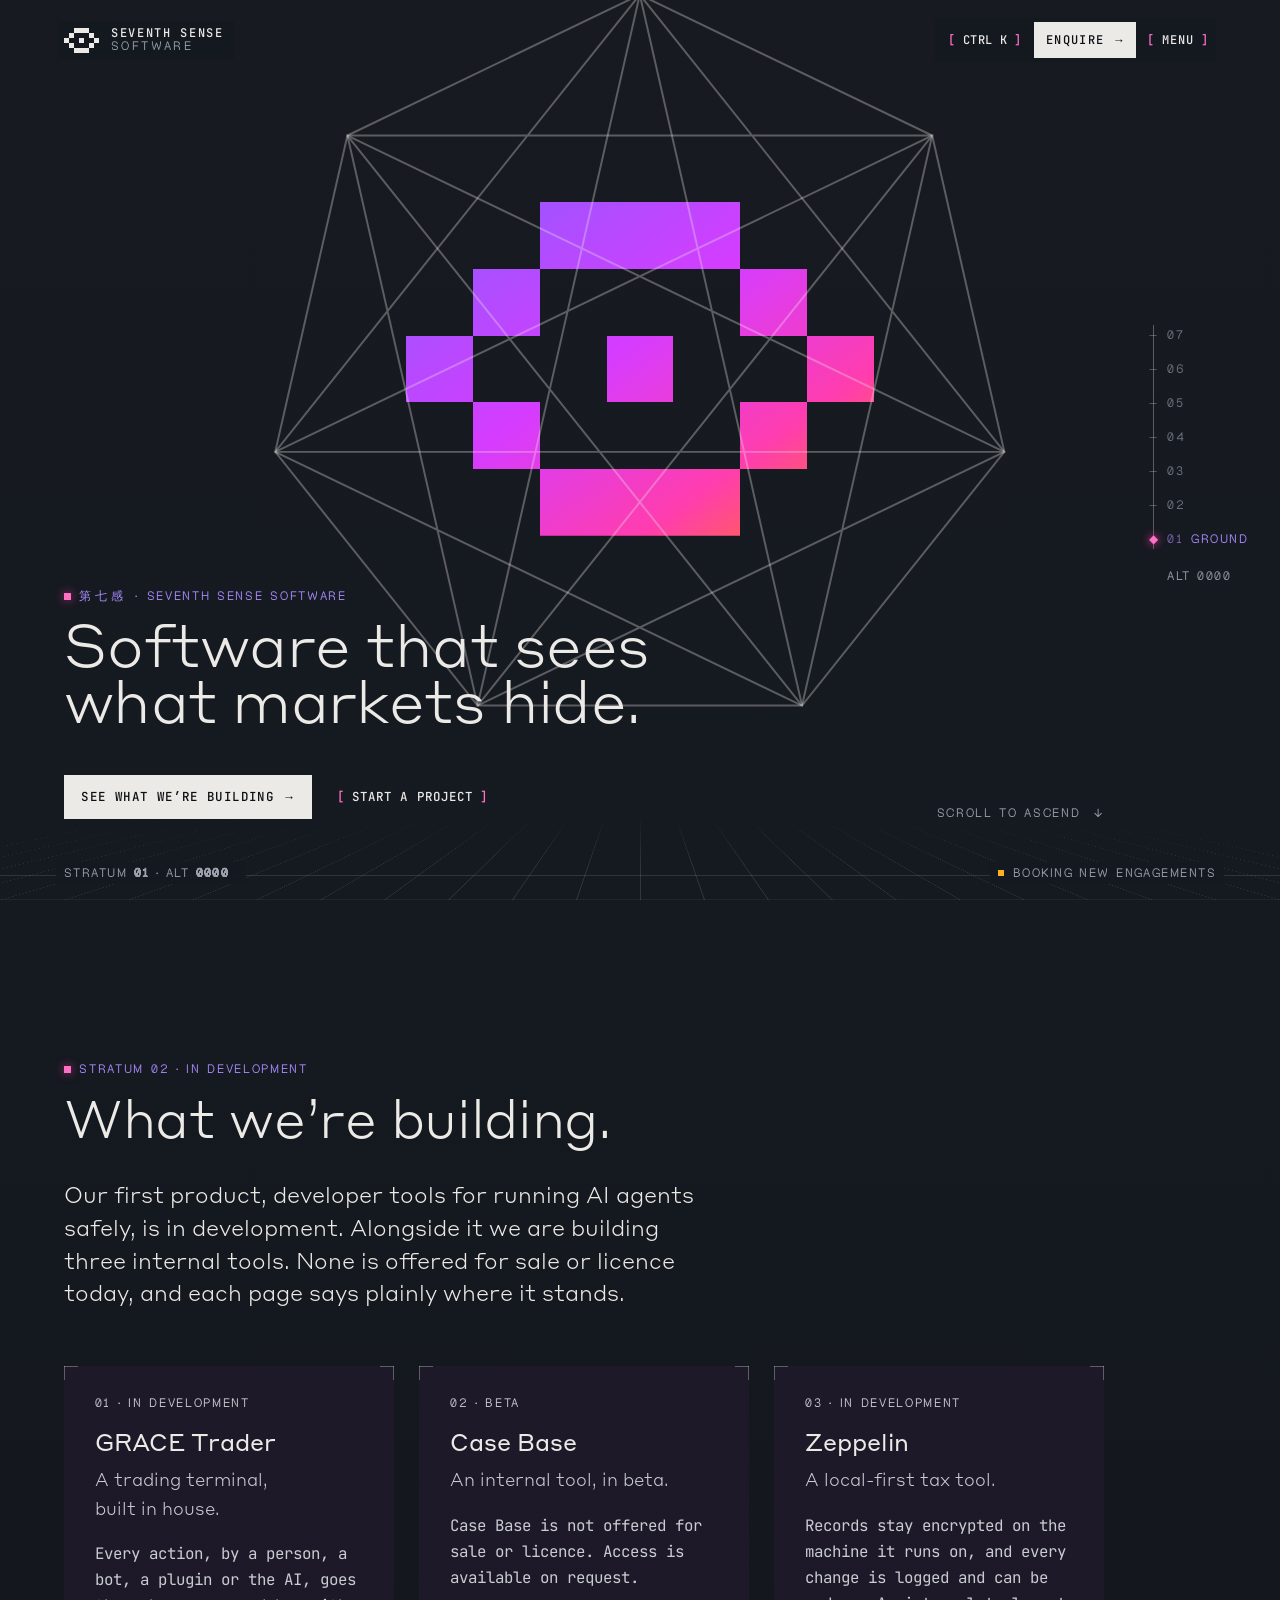
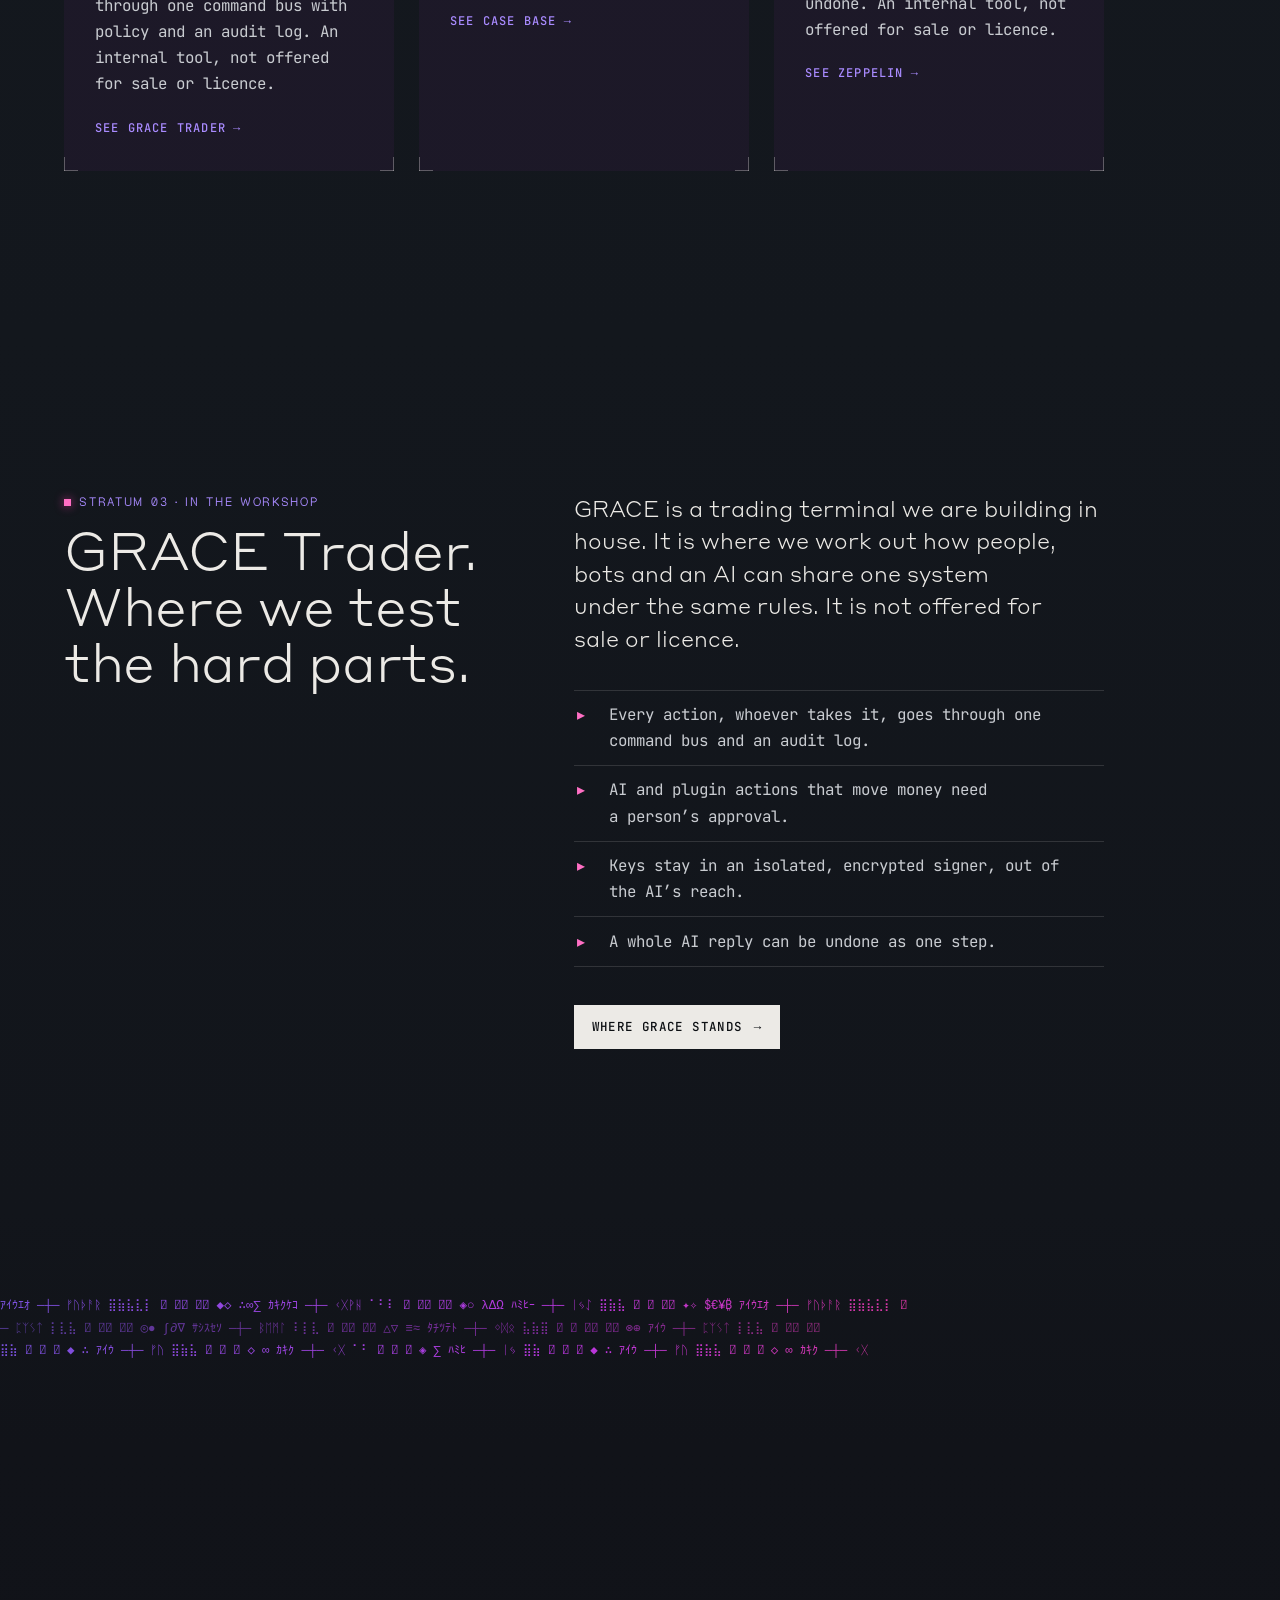
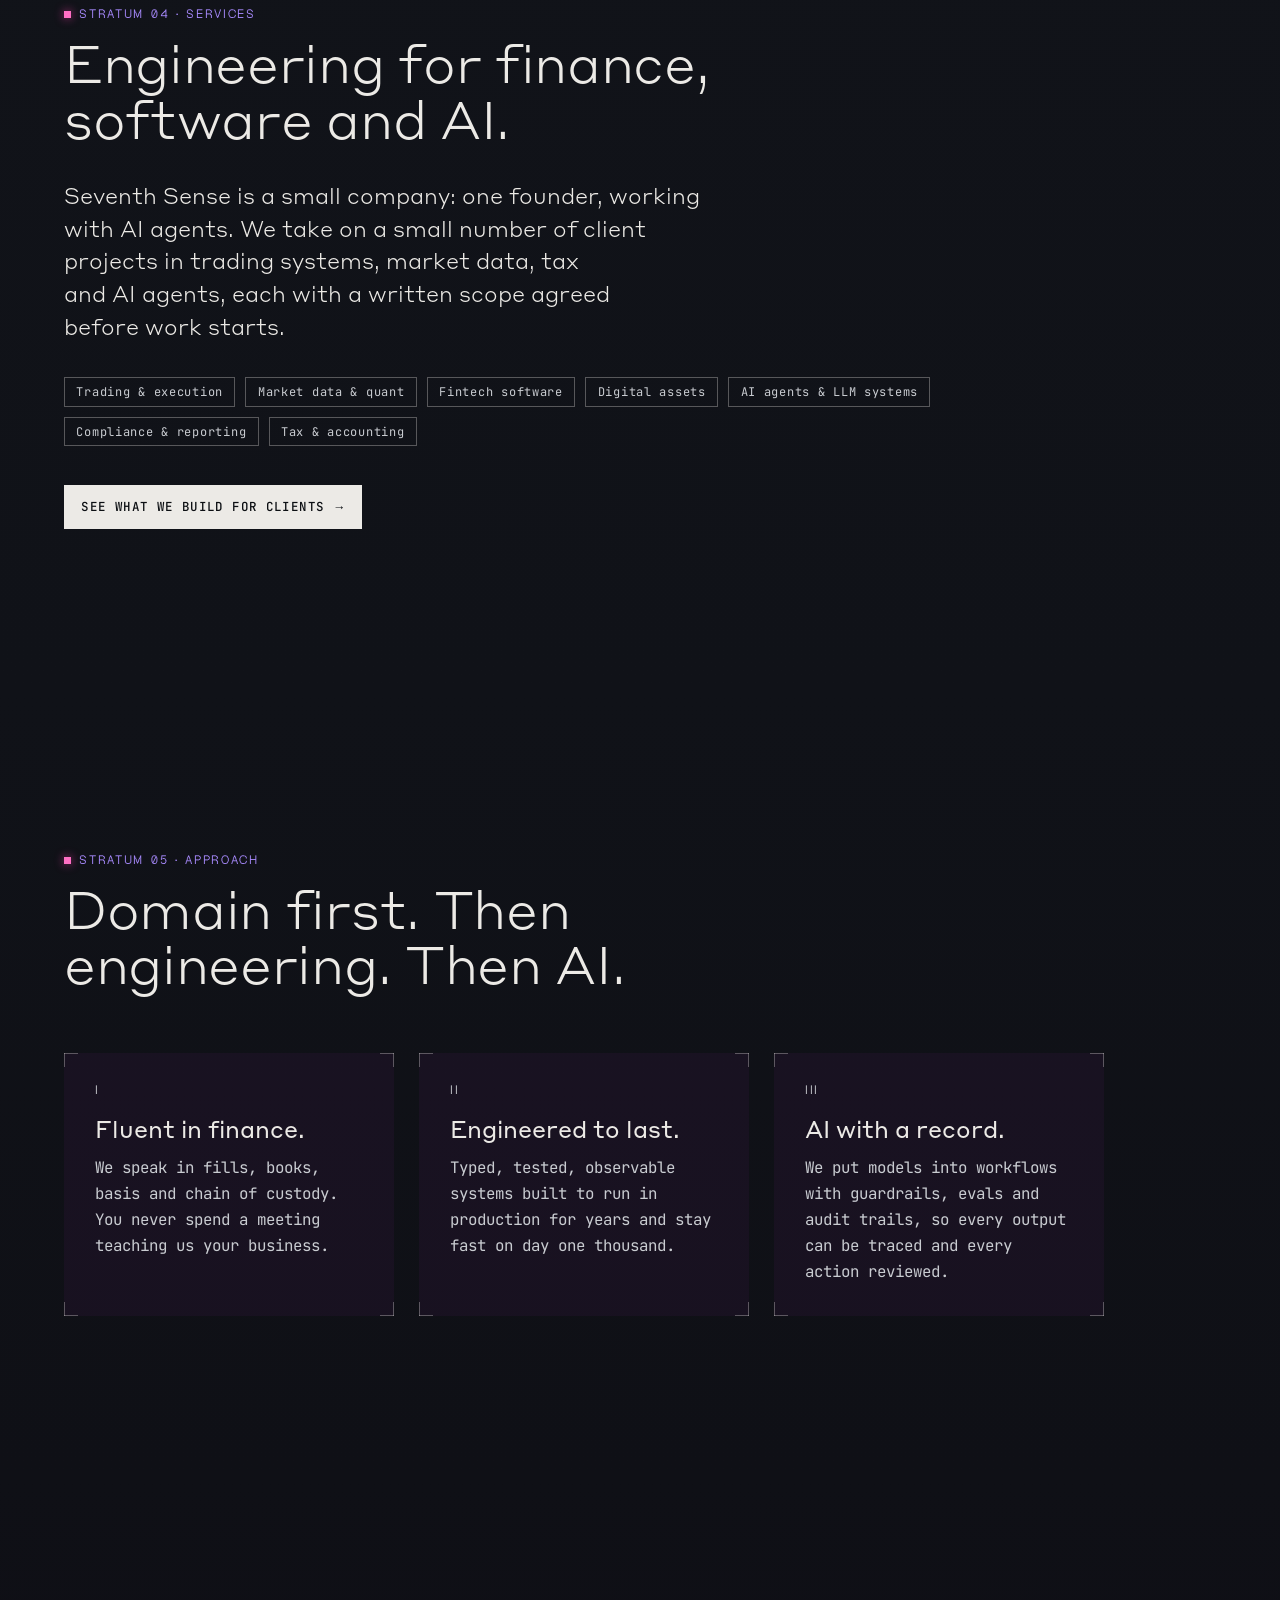
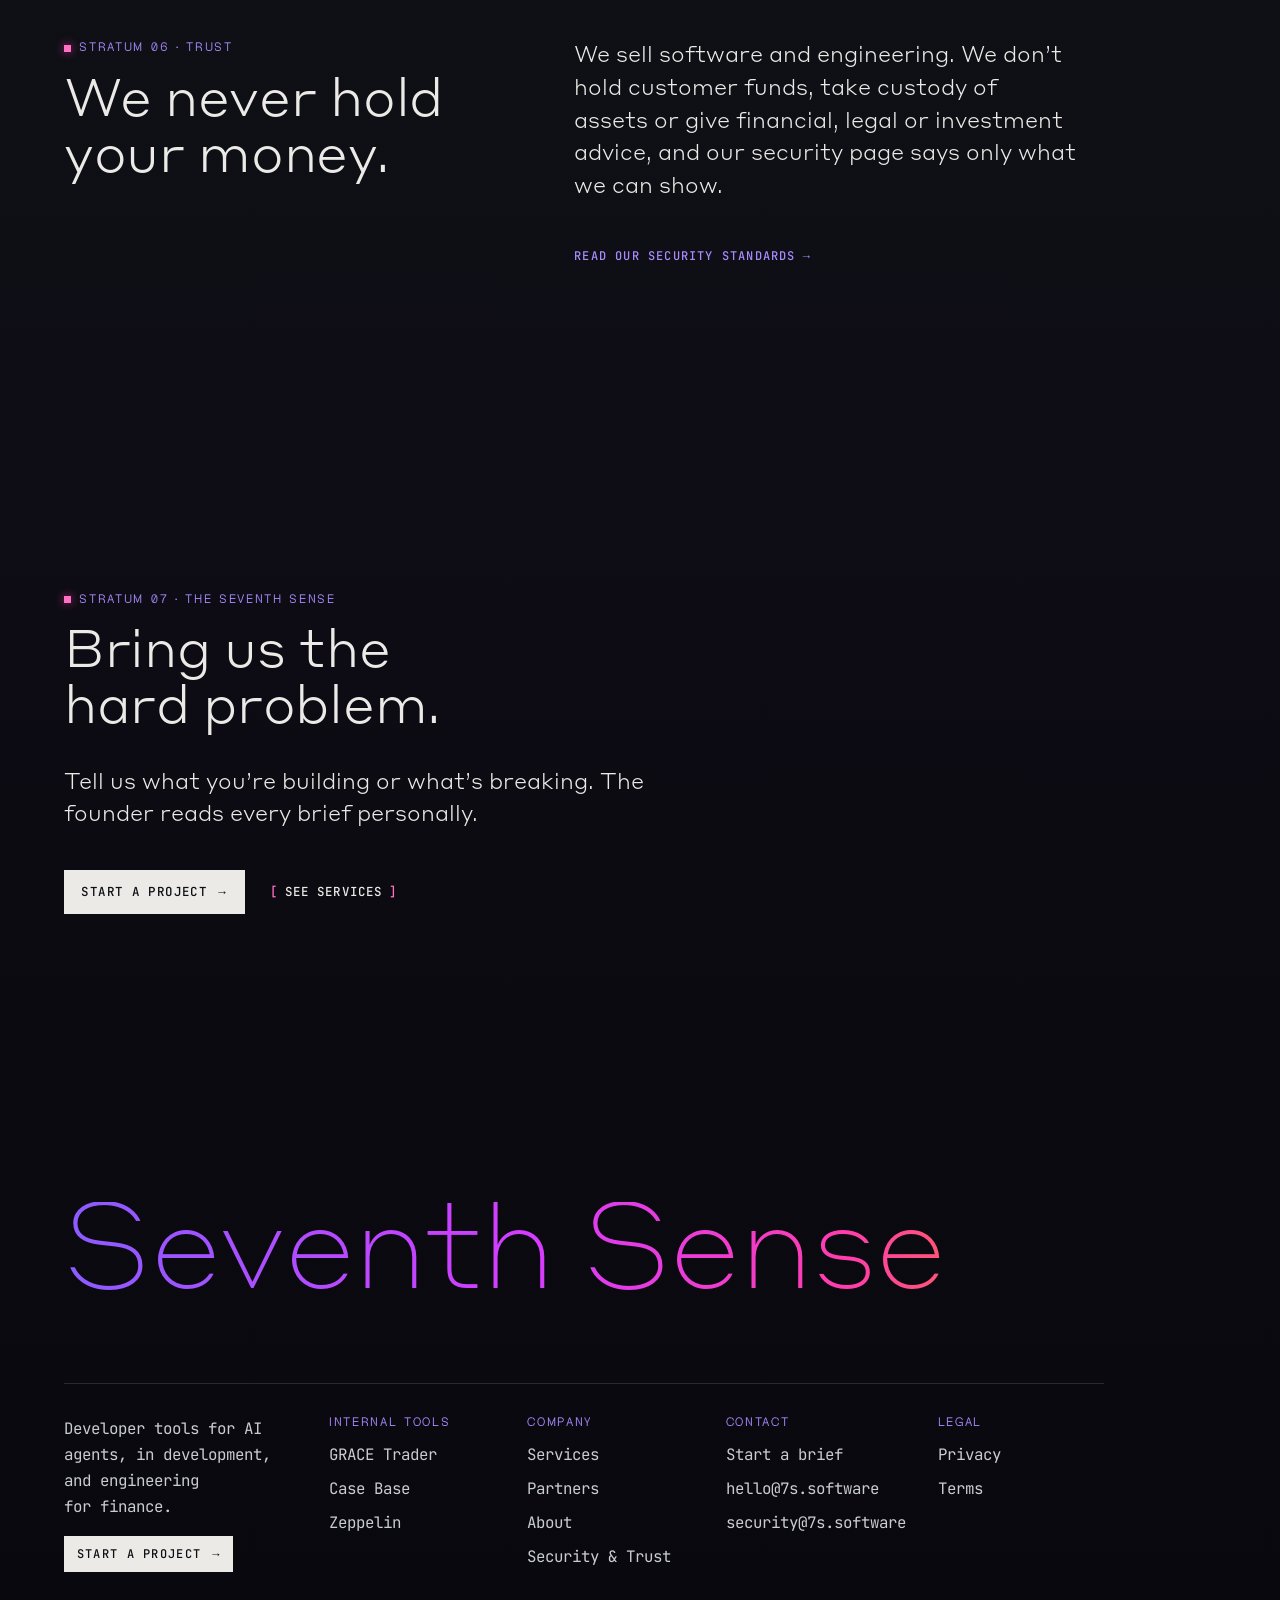
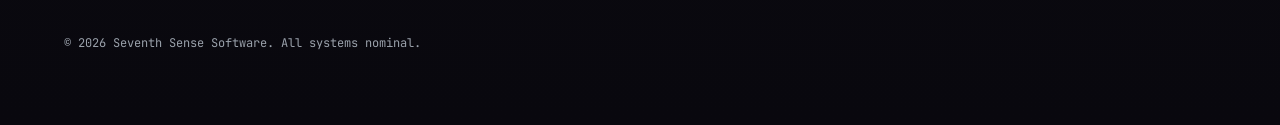
==== commit 6d625bcf: "Build from s7-frontend@51b59b2" ====
--- a/index.html
+++ b/index.html
@@ -3,8 +3,8 @@
 <head>
 <meta charset="utf-8">
 <meta name="viewport" content="width=device-width, initial-scale=1, viewport-fit=cover">
-<title>Seventh Sense Software — AI-native financial software</title>
-<meta name="description" content="Seventh Sense builds AI-native financial software: GRACE Trader, Case Base and Zeppelin. A senior team for trading, forensics, tax and AI systems.">
+<title>Seventh Sense Software — developer tools for AI agents</title>
+<meta name="description" content="Seventh Sense Software is building developer tools that help businesses use AI agents safely, and takes on software engineering work for finance.">
 <link rel="canonical" href="https://7s.software/">
 <meta name="theme-color" content="#171B21">
 <link rel="icon" href="/favicon.svg" type="image/svg+xml">
@@ -40,18 +40,18 @@
 </script>
 
 <meta property="og:title" content="Seventh Sense Software — software that sees what markets hide">
-<meta property="og:description" content="AI-native financial software: a trading terminal, a crypto forensics suite and a books engine that runs itself. Built by a senior team for finance.">
+<meta property="og:description" content="Developer tools that help businesses use AI agents safely, in development, and software engineering for finance. We don’t hold customer funds.">
 <meta property="og:url" content="https://7s.software/">
 <script type="application/ld+json">
-{"@context":"https://schema.org","@type":"Organization","name":"Seventh Sense Software","url":"https://7s.software/","logo":"https://7s.software/logo.svg","email":"hello@7s.software","description":"AI-native financial software and a senior engineering team for finance."}
+{"@context":"https://schema.org","@type":"Organization","name":"Seventh Sense Software","url":"https://7s.software/","logo":"https://7s.software/logo.svg","email":"hello@7s.software","description":"Developer tools that help businesses use AI agents safely, and software engineering services. We don’t hold customer funds or provide financial, legal or investment advice."}
 </script>
 <meta property="og:image" content="https://7s.software/og/home.png">
 <meta property="og:image:width" content="1200">
 <meta property="og:image:height" content="630">
 <meta name="twitter:image" content="https://7s.software/og/home.png">
   <script type="module" crossorigin src="/assets/config-BfOEjthh.js"></script>
-  <script type="module" crossorigin src="/assets/main-DGKZsjqN.js"></script>
-  <link rel="stylesheet" crossorigin href="/assets/main-BysdLal7.css">
+  <script type="module" crossorigin src="/assets/main-CDw6GqeU.js"></script>
+  <link rel="stylesheet" crossorigin href="/assets/main-CPRaG03i.css">
 </head>
 <body data-page="home">
 
@@ -80,13 +80,13 @@
   </div>
   <nav class="menu__wheel" aria-label="Site">
     <ol class="menu__nodes">
-      <li><a href="/grace" data-page="grace"><span class="menu__dot" aria-hidden="true"></span><span class="menu__n">01</span><span class="menu__t">GRACE Trader</span><span class="menu__d">The AI-native terminal</span></a></li>
-      <li><a href="/case-base" data-page="case-base"><span class="menu__dot" aria-hidden="true"></span><span class="menu__n">02</span><span class="menu__t">Case Base</span><span class="menu__d">Crypto forensics</span></a></li>
-      <li><a href="/zeppelin" data-page="zeppelin"><span class="menu__dot" aria-hidden="true"></span><span class="menu__n">03</span><span class="menu__t">Zeppelin</span><span class="menu__d">Books and tax</span></a></li>
+      <li><a href="/grace" data-page="grace"><span class="menu__dot" aria-hidden="true"></span><span class="menu__n">01</span><span class="menu__t">GRACE Trader</span><span class="menu__d">Internal, in development</span></a></li>
+      <li><a href="/case-base" data-page="case-base"><span class="menu__dot" aria-hidden="true"></span><span class="menu__n">02</span><span class="menu__t">Case Base</span><span class="menu__d">In beta, on request</span></a></li>
+      <li><a href="/zeppelin" data-page="zeppelin"><span class="menu__dot" aria-hidden="true"></span><span class="menu__n">03</span><span class="menu__t">Zeppelin</span><span class="menu__d">Internal, in development</span></a></li>
       <li><a href="/services" data-page="services"><span class="menu__dot" aria-hidden="true"></span><span class="menu__n">04</span><span class="menu__t">Services</span><span class="menu__d">Prices on request</span></a></li>
-      <li><a href="/partners" data-page="partners"><span class="menu__dot" aria-hidden="true"></span><span class="menu__n">05</span><span class="menu__t">Partners</span><span class="menu__d">Build the network</span></a></li>
+      <li><a href="/partners" data-page="partners"><span class="menu__dot" aria-hidden="true"></span><span class="menu__n">05</span><span class="menu__t">Partners</span><span class="menu__d">Build with us</span></a></li>
       <li><a href="/about" data-page="about"><span class="menu__dot" aria-hidden="true"></span><span class="menu__n">06</span><span class="menu__t">About</span><span class="menu__d">Engineered perception</span></a></li>
-      <li><a href="/security" data-page="security"><span class="menu__dot" aria-hidden="true"></span><span class="menu__n">07</span><span class="menu__t">Security</span><span class="menu__d">Built for regulated money</span></a></li>
+      <li><a href="/security" data-page="security"><span class="menu__dot" aria-hidden="true"></span><span class="menu__n">07</span><span class="menu__t">Security</span><span class="menu__d">Stated plainly</span></a></li>
     </ol>
     <a class="menu__core" href="/contact" data-page="contact"><pre class="menu__eye" aria-hidden="true">--***--
 -*---*-
@@ -97,7 +97,7 @@
   <p class="menu__foot"><a href="mailto:hello@7s.software">hello@7s.software</a><span aria-hidden="true">·</span><span>Press ⌘K for commands</span></p>
 </div>
 
-<p class="hud" aria-hidden="true" data-ss-mask>Stratum <b data-hud="stratum">01</b> · Alt <b data-hud="alt">0000</b> <span class="hud__msg" data-hud="msg"></span></p>
+<p class="hud" aria-hidden="true" data-ss-mask><span class="hud__alt">Stratum <b data-hud="stratum">01</b> · Alt <b data-hud="alt">0000</b></span> <span class="hud__msg" data-hud="msg"></span></p>
 <p class="status" data-ss-mask><span class="status__dot" aria-hidden="true"></span>Booking new engagements</p>
 
 
@@ -120,7 +120,7 @@
       <p class="eyebrow"><span class="eyebrow__cjk" aria-hidden="true">第七感</span><span aria-hidden="true">·</span> Seventh Sense Software</p>
       <h1 class="display-hero hero__title" data-decrypt>Software that sees what markets&nbsp;hide.</h1>
       <div class="actions">
-        <a class="btn" href="#products" data-ss-attract><span>Explore the products</span><span class="btn__arrow" aria-hidden="true">→</span></a>
+        <a class="btn" href="#products" data-ss-attract><span>See what we’re building</span><span class="btn__arrow" aria-hidden="true">→</span></a>
         <a class="btn-bracket" href="/contact"><span class="br" aria-hidden="true">[</span>Start a project<span class="br" aria-hidden="true">]</span></a>
       </div>
     </div>
@@ -129,31 +129,31 @@
   </section>
 
   <!-- ─────────────── 02 signal: products ─────────────── -->
-  <section id="products" class="section" data-ss-state="signal" data-ss-tone="dark" data-nav="Products" aria-labelledby="products-h" data-ss-runes="three tools one standard">
-    <div class="wrap">
-      <p class="eyebrow">Stratum 02 · Products</p>
-      <h2 id="products-h" class="display-xl">Three products. One standard of&nbsp;engineering.</h2>
-      <p class="lede">Each product started as a tool we needed and couldn’t buy. Each one puts AI inside the workflow, where the decisions happen, and keeps the operator in command of every action it&nbsp;takes.</p>
+  <section id="products" class="section" data-ss-state="signal" data-ss-tone="dark" data-nav="Building" aria-labelledby="products-h" data-ss-runes="one standard">
+    <div class="wrap">
+      <p class="eyebrow">Stratum 02 · In development</p>
+      <h2 id="products-h" class="display-xl">What we’re&nbsp;building.</h2>
+      <p class="lede">Our first product, developer tools for running AI agents safely, is in development. Alongside it we are building three internal tools. None is offered for sale or licence today, and each page says plainly where it&nbsp;stands.</p>
       <div class="grid grid--3">
         <a class="card" href="/grace" data-ss-frame id="card-grace" data-ss-link="#card-case">
-          <p class="card__label">01 · Flagship</p>
+          <p class="card__label">01 · In development</p>
           <h3>GRACE Trader</h3>
-          <p class="card__tag">The AI-native trading terminal.</p>
-          <p>Charting, execution and automation in the MetaTrader class, with an AI co-pilot that reads the market alongside you, writes strategies from plain language and tests them before they&nbsp;trade.</p>
+          <p class="card__tag">A trading terminal, built in&nbsp;house.</p>
+          <p>Every action, by a person, a bot, a plugin or the AI, goes through one command bus with policy and an audit log. An internal tool, not offered for sale or&nbsp;licence.</p>
           <span class="link-arrow">See GRACE Trader <span aria-hidden="true">→</span></span>
         </a>
         <a class="card" href="/case-base" data-ss-frame id="card-case" data-ss-link="#card-zep">
-          <p class="card__label">02 · Forensics</p>
+          <p class="card__label">02 · Beta</p>
           <h3>Case Base</h3>
-          <p class="card__tag">Crypto forensics, built for the case&nbsp;file.</p>
-          <p>Trace funds across chains, OCR every exhibit, review the case with AI and draft the subpoenas it calls for, in one evidence-grade&nbsp;workspace.</p>
+          <p class="card__tag">An internal tool, in&nbsp;beta.</p>
+          <p>Case Base is not offered for sale or licence. Access is available on&nbsp;request.</p>
           <span class="link-arrow">See Case Base <span aria-hidden="true">→</span></span>
         </a>
         <a class="card" href="/zeppelin" data-ss-frame id="card-zep">
-          <p class="card__label">03 · Books &amp; tax</p>
+          <p class="card__label">03 · In development</p>
           <h3>Zeppelin</h3>
-          <p class="card__tag">Books and tax that keep&nbsp;themselves.</p>
-          <p>Zeppelin reads your transactions, categorizes and reconciles them, and prepares the tax position as the year runs. Your accountant reviews it instead of rebuilding&nbsp;it.</p>
+          <p class="card__tag">A local-first tax&nbsp;tool.</p>
+          <p>Records stay encrypted on the machine it runs on, and every change is logged and can be undone. An internal tool, not offered for sale or&nbsp;licence.</p>
           <span class="link-arrow">See Zeppelin <span aria-hidden="true">→</span></span>
         </a>
       </div>
@@ -161,22 +161,22 @@
   </section>
 
   <!-- ─────────────── 03 lattice: GRACE spotlight ─────────────── -->
-  <section id="flagship" class="section" data-ss-state="lattice" data-ss-tone="dark" data-nav="Flagship" aria-labelledby="flagship-h" data-ss-runes="grace sees every chart">
+  <section id="flagship" class="section" data-ss-state="lattice" data-ss-tone="dark" data-nav="GRACE" aria-labelledby="flagship-h" data-ss-runes="every action has a record">
     <div class="wrap split">
       <div>
-        <p class="eyebrow">Stratum 03 · Flagship</p>
-        <h2 id="flagship-h" class="display-xl">GRACE Trader. The terminal, rebuilt around&nbsp;intelligence.</h2>
-      </div>
-      <div>
-        <p class="lede">Trading terminals have barely changed in twenty years. GRACE keeps everything professionals rely on and adds a co-pilot that sees every chart, every position and every headline at&nbsp;once.</p>
+        <p class="eyebrow">Stratum 03 · In the workshop</p>
+        <h2 id="flagship-h" class="display-xl">GRACE Trader. Where we test the hard&nbsp;parts.</h2>
+      </div>
+      <div>
+        <p class="lede">GRACE is a trading terminal we are building in house. It is where we work out how people, bots and an AI can share one system under the same rules. It is not offered for sale or&nbsp;licence.</p>
         <ul class="ticks">
-          <li>Ask the chart a question and get an answer grounded in the data on&nbsp;screen.</li>
-          <li>Describe a strategy in plain language. GRACE writes it, backtests it and shows the&nbsp;risk.</li>
-          <li>Execute across connected brokers from one terminal.</li>
-          <li>Risk rules that hold even when the operator doesn’t.</li>
+          <li>Every action, whoever takes it, goes through one command bus and an audit&nbsp;log.</li>
+          <li>AI and plugin actions that move money need a person’s&nbsp;approval.</li>
+          <li>Keys stay in an isolated, encrypted signer, out of the AI’s&nbsp;reach.</li>
+          <li>A whole AI reply can be undone as one&nbsp;step.</li>
         </ul>
         <div class="actions">
-          <a class="btn" href="/grace" data-ss-attract><span>Explore GRACE Trader</span><span class="btn__arrow" aria-hidden="true">→</span></a>
+          <a class="btn" href="/grace" data-ss-attract><span>Where GRACE stands</span><span class="btn__arrow" aria-hidden="true">→</span></a>
         </div>
       </div>
     </div>
@@ -185,13 +185,13 @@
   <div class="membrane" data-ss-state="membrane" data-ss-tone="dark" aria-hidden="true" data-ss-runes="beyond the sixth sense"><span>ｱｲｳｴｵ ─┼─ ᚠᚢᚦᚨᚱ ⣿⣷⣧⣇⡇ 𓂀 ䷀䷁ ☰☷ ◆◇ ∴∞∑ ｶｷｸｹｺ ─┼─ ᚲᚷᚹᚺ ⠁⠃⠇ 𓋹 ䷂䷃ ☲☵ ◈○ λΔΩ ﾊﾐﾋｰ ─┼─ ᛁᛃᛇ ⣿⣷⣧ 𓆣 ䷄ ☳☴ ✦✧ $€¥₿ ｱｲｳｴｵ ─┼─ ᚠᚢᚦᚨᚱ ⣿⣷⣧⣇⡇ 𓂀</span><span>─┼─ ᛈᛉᛊᛏ ⡇⣇⣧ 𓇳 ䷅䷆ ☶☱ ◎● ∫∂∇ ｻｼｽｾｿ ─┼─ ᛒᛖᛗᛚ ⠇⡇⣇ 𓊽 ䷇䷈ ☰☲ △▽ ≡≈ ﾀﾁﾂﾃﾄ ─┼─ ᛜᛞᛟ ⣧⣷⣿ 𓂋 ䷉ ☷☵ ⬡⬢ ⊗⊕ ｱｲｳ ─┼─ ᛈᛉᛊᛏ ⡇⣇⣧ 𓇳 ䷅䷆ ☶☱</span><span>⣿⣷ 𓂀 ䷀ ☰ ◆ ∴ ｱｲｳ ─┼─ ᚠᚢ ⣿⣷⣧ 𓋹 ䷁ ☷ ◇ ∞ ｶｷｸ ─┼─ ᚲᚷ ⠁⠃ 𓆣 ䷂ ☲ ◈ ∑ ﾊﾐﾋ ─┼─ ᛁᛃ ⣿⣷ 𓂀 ䷀ ☰ ◆ ∴ ｱｲｳ ─┼─ ᚠᚢ ⣿⣷⣧ 𓋹 ䷁ ☷ ◇ ∞ ｶｷｸ ─┼─ ᚲᚷ</span></div>
 
   <!-- ─────────────── 04 archive: capabilities ─────────────── -->
-  <section id="services" class="section" data-ss-state="archive" data-ss-tone="dark" data-nav="Services" aria-labelledby="services-h" data-ss-runes="if it moves money we built it">
+  <section id="services" class="section" data-ss-state="archive" data-ss-tone="dark" data-nav="Services" aria-labelledby="services-h" data-ss-runes="one founder and the agents">
     <div class="wrap">
       <p class="eyebrow">Stratum 04 · Services</p>
-      <h2 id="services-h" class="display-xl">A senior team across finance, software and&nbsp;AI.</h2>
-      <p class="lede">The engineers who built these products take on a limited number of client engagements each year. Trading systems, exchanges, forensics, tax engines, AI agents. If it moves money, we have built it or something&nbsp;harder.</p>
+      <h2 id="services-h" class="display-xl">Engineering for finance, software and&nbsp;AI.</h2>
+      <p class="lede">Seventh Sense is a small company: one founder, working with AI agents. We take on a small number of client projects in trading systems, market data, tax and AI agents, each with a written scope agreed before work&nbsp;starts.</p>
       <ul class="chips" aria-label="Verticals">
-        <li>Trading &amp; execution</li><li>Market data &amp; quant</li><li>Exchanges &amp; brokerage</li><li>Digital assets</li><li>AI agents &amp; LLM systems</li><li>Compliance &amp; forensics</li><li>Tax &amp; accounting</li>
+        <li>Trading &amp; execution</li><li>Market data &amp; quant</li><li>Fintech software</li><li>Digital assets</li><li>AI agents &amp; LLM systems</li><li>Compliance &amp; reporting</li><li>Tax &amp; accounting</li>
       </ul>
       <div class="actions">
         <a class="btn" href="/services" data-ss-attract><span>See what we build for clients</span><span class="btn__arrow" aria-hidden="true">→</span></a>
@@ -217,22 +217,22 @@
         </article>
         <article class="card" data-ss-frame>
           <p class="card__label">iii</p>
-          <h3>AI in production.</h3>
-          <p>We ship models into workflows with guardrails, evals and audit trails. Every output can be traced and every action can be&nbsp;reversed.</p>
+          <h3>AI with a record.</h3>
+          <p>We put models into workflows with guardrails, evals and audit trails, so every output can be traced and every action&nbsp;reviewed.</p>
         </article>
       </div>
     </div>
   </section>
 
   <!-- ─────────────── 06 orbit: standards ─────────────── -->
-  <section id="trust" class="section" data-ss-state="orbit" data-ss-tone="dark" data-nav="Trust" aria-labelledby="trust-h" data-ss-runes="your data trains nothing">
+  <section id="trust" class="section" data-ss-state="orbit" data-ss-tone="dark" data-nav="Trust" aria-labelledby="trust-h" data-ss-runes="your money stays yours">
     <div class="wrap split">
       <div>
         <p class="eyebrow">Stratum 06 · Trust</p>
-        <h2 id="trust-h" class="display-xl">Built for regulated&nbsp;money.</h2>
-      </div>
-      <div>
-        <p class="lede">Client code stays isolated, keys stay in hardware-backed stores, and client data never trains a model. Our security practice is written down, and we’ll show it to&nbsp;you.</p>
+        <h2 id="trust-h" class="display-xl">We never hold your&nbsp;money.</h2>
+      </div>
+      <div>
+        <p class="lede">We sell software and engineering. We don’t hold customer funds, take custody of assets or give financial, legal or investment advice, and our security page says only what we can&nbsp;show.</p>
         <a class="link-arrow" href="/security">Read our security standards <span aria-hidden="true">→</span></a>
       </div>
     </div>
@@ -243,10 +243,10 @@
     <div class="wrap">
       <p class="eyebrow">Stratum 07 · The seventh sense</p>
       <h2 id="ascend-h" class="display-xl">Bring us the hard&nbsp;problem.</h2>
-      <p class="lede">Tell us what you’re building or what’s breaking. A senior engineer replies within one business&nbsp;day.</p>
+      <p class="lede">Tell us what you’re building or what’s breaking. The founder reads every brief&nbsp;personally.</p>
       <div class="actions">
         <a class="btn" href="/contact" data-ss-attract><span>Start a project</span><span class="btn__arrow" aria-hidden="true">→</span></a>
-        <a class="btn-bracket" href="/contact?ref=demo"><span class="br" aria-hidden="true">[</span>Request a demo<span class="br" aria-hidden="true">]</span></a>
+        <a class="btn-bracket" href="/services"><span class="br" aria-hidden="true">[</span>See services<span class="br" aria-hidden="true">]</span></a>
       </div>
     </div>
   </section>
@@ -258,11 +258,11 @@
     <p class="wordmark" aria-hidden="true">Seventh Sense</p>
     <nav class="foot__cols" aria-label="Site map">
       <div class="foot__brand">
-        <p class="foot__tag">AI-native financial software, and the senior team that builds&nbsp;it.</p>
+        <p class="foot__tag">Developer tools for AI agents, in development, and engineering for&nbsp;finance.</p>
         <a class="btn btn--small" href="/contact" data-ss-attract><span>Start a project</span><span class="btn__arrow" aria-hidden="true">→</span></a>
       </div>
       <div>
-        <h2 class="foot__h">Products</h2>
+        <h2 class="foot__h">Internal tools</h2>
         <ul><li><a href="/grace">GRACE Trader</a></li><li><a href="/case-base">Case Base</a></li><li><a href="/zeppelin">Zeppelin</a></li></ul>
       </div>
       <div>
--- a/assets/main-CPRaG03i.css
+++ b/assets/main-CPRaG03i.css
@@ -0,0 +1 @@
+@font-face{font-family:JetBrains Mono;font-style:normal;font-display:swap;font-weight:400;src:url(/assets/jetbrains-mono-latin-400-normal-V6pRDFza.woff2)format("woff2"),url(/assets/jetbrains-mono-latin-400-normal-6-qcROiO.woff)format("woff")}@font-face{font-family:JetBrains Mono;font-style:normal;font-display:swap;font-weight:500;src:url(/assets/jetbrains-mono-latin-500-normal-BWZEU5yA.woff2)format("woff2"),url(/assets/jetbrains-mono-latin-500-normal-CJOVTJB7.woff)format("woff")}@font-face{font-family:JetBrains Mono;font-style:normal;font-display:swap;font-weight:400;src:url(/assets/jetbrains-mono-latin-ext-400-normal-Bc8Ftmh3.woff2)format("woff2"),url(/assets/jetbrains-mono-latin-ext-400-normal-fXTG6kC5.woff)format("woff")}@font-face{font-family:Geist Pixel;font-style:normal;font-display:swap;font-weight:400;src:url(/assets/geist-pixel-latin-400-normal-CZH99LhH.woff2)format("woff2"),url(/assets/geist-pixel-latin-400-normal-Df5xozDi.woff)format("woff")}@font-face{font-family:Styrene A;src:url(/assets/StyreneA-Thin-Ci5I5txx.otf)format("opentype");font-weight:100;font-style:normal;font-display:swap}@font-face{font-family:Styrene A;src:url(/assets/StyreneA-Light-CDtqHJvh.otf)format("opentype");font-weight:300;font-style:normal;font-display:swap}@font-face{font-family:Styrene A;src:url(/assets/StyreneA-Regular-BPtTho4G.otf)format("opentype");font-weight:400;font-style:normal;font-display:swap}@font-face{font-family:Styrene A;src:url(/assets/StyreneA-Medium-lm2tf3NG.otf)format("opentype");font-weight:500;font-style:normal;font-display:swap}:root{--milk:#f4f2ee;--milk-2:#eeece8;--mist:#e4e2de;--fog:#d3d3d5;--slate-300:#b9bdc3;--slate-400:#8a9099;--slate-500:#5e6570;--slate-600:#434a54;--slate-700:#2c323a;--slate-750:#262b32;--slate-800:#1d2229;--slate-900:#151920;--deep:#0c0f13;--violet:#8b5cff;--violet-deep:#5427d6;--magenta:#d63cff;--magenta-deep:#8e1aae;--pink:#ff3dae;--pink-deep:#b0127a;--amber:#ffb020;--amber-deep:#8a5a00;--orange:#ff7a1a;--orange-deep:#a64300;--neon:linear-gradient(90deg, var(--violet), var(--magenta) 45%, var(--pink) 75%, var(--orange));--paper:#171b21;--ink:#14181d;--ink-2:#2e343c;--ink-3:#4e5560;--accent:var(--violet-deep);--accent-2:var(--pink-deep);--rule:#14181d29;--rule-strong:#14181d57;--wash:#8b5cff09;--glass:color-mix(in oklab, var(--paper) 82%, transparent);--f-display:"Styrene A", ui-sans-serif, system-ui, sans-serif;--f-mono:"JetBrains Mono", ui-monospace, "SF Mono", Menlo, monospace;--f-pixel:"Geist Pixel", "JetBrains Mono", ui-monospace, monospace;--f-body:var(--f-mono);--text-hero:clamp(2rem, 4.6vw, 4.8rem);--text-display:clamp(1.8rem, 4.1vw, 4rem);--text-quote:clamp(1.85rem, 3.2vw, 3rem);--text-title:clamp(1.75rem, 3vw, 2.8rem);--text-lede:clamp(1.15rem, 1rem + .45vw, 1.45rem);--text-heading:clamp(1.25rem, 1.1rem + .42vw, 1.55rem);--text-subhead:1.08rem;--track-hero:-.012em;--track-display:-.006em;--track-text:0;--text-body:clamp(.9rem, .86rem + .16vw, 1rem);--text-ui:.78rem;--text-caption:.75rem;--text-label:.75rem;--track-label:.14em;--track-wide:.04em;--alt-w:112px;--gutter:max(clamp(20px, 5vw, 76px), env(safe-area-inset-left,0px), env(safe-area-inset-right,0px));--section:clamp(112px, 18vh, 220px);--wrap:1180px;--ease:cubic-bezier(.22, .8, .24, 1);--ease-out:cubic-bezier(.16, 1, .3, 1);--lightningcss-light: ;--lightningcss-dark:initial;color-scheme:dark}[data-ss-tone=dark],:root[data-theme=dark] [data-ss-state],:root[data-chrome=dark] :is(.top,.alt,.hud,.status),:root[data-theme=dark] :is(.top,.alt,.hud,.status),.menu,.palette{--ink:#eceae6;--ink-2:#c9ccd1;--ink-3:#9aa1ab;--accent:#a98bff;--accent-2:#ff6fc4;--rule:#eceae624;--rule-strong:#eceae652;--wash:#d63cff0b;--glass:color-mix(in oklab, var(--slate-900) 90%, transparent);--lightningcss-light: ;--lightningcss-dark:initial;color-scheme:dark}[data-ss-state=ground],:is([data-ss-state=grace],[data-ss-state=casebase],[data-ss-state=zeppelin],[data-ss-state=services],[data-ss-state=partners],[data-ss-state=about],[data-ss-state=security]){--s-top:#171b21;--s-bot:#151920}[data-ss-state=signal]{--s-top:#151920;--s-bot:#13171d}[data-ss-state=lattice]{--s-top:#13171d;--s-bot:#12151b}[data-ss-state=membrane]{--s-top:#12151b;--s-bot:#111319}[data-ss-state=archive]{--s-top:#111319;--s-bot:#101218}[data-ss-state=ledger]{--s-top:#101218;--s-bot:#0f1016}[data-ss-state=orbit]{--s-top:#0f1016;--s-bot:#0e0d15}[data-ss-state=ascension]{--s-top:#0e0d15;--s-bot:#0b0a11}[data-ss-state=void]{--s-top:#0b0a11;--s-bot:#09080e}:root[data-theme=dark]{--paper:var(--deep);--lightningcss-light: ;--lightningcss-dark:initial;color-scheme:dark}:root[data-theme=dark] [data-ss-state]{--s-top:var(--deep);--s-bot:var(--deep)}:root[data-theme=dark] [data-ss-state=membrane]{display:none}*,:before,:after{box-sizing:border-box}html{-webkit-text-size-adjust:100%;text-rendering:optimizelegibility;-webkit-font-smoothing:antialiased;-moz-osx-font-smoothing:grayscale;background:var(--deep)}html.lenis,html.lenis body{height:auto}.lenis.lenis-smooth{scroll-behavior:auto!important}.lenis.lenis-stopped{overflow:hidden}body{background:var(--paper);color:var(--ink);font-family:var(--f-body);font-size:var(--text-body);margin:0;font-weight:400;line-height:1.65;overflow-x:hidden}h1,h2,h3,h4{font-family:var(--f-display);margin:0;font-weight:400}p{text-wrap:pretty;margin:0 0 1em}dd,td,li{text-wrap:pretty}a{color:inherit;text-underline-position:from-font;-webkit-text-decoration-skip-ink:auto;text-decoration-skip-ink:auto;text-decoration-thickness:from-font}img,svg{display:block}button,input,select,textarea{font:inherit;color:inherit}strong{font-weight:500}::selection{background:color-mix(in oklab, var(--pink) 38%, transparent);color:var(--ink)}:focus-visible{outline:2px solid var(--accent);outline-offset:3px}.mono{font-family:var(--f-mono)}.pixel{font-family:var(--f-pixel)}.nowrap{white-space:nowrap}.sr-only{clip:rect(0 0 0 0);white-space:nowrap;border:0;width:1px;height:1px;margin:-1px;padding:0;position:absolute;overflow:hidden}.skip{z-index:100;background:var(--ink);color:var(--paper);font:500 var(--text-label)/1 var(--f-mono);text-transform:uppercase;letter-spacing:.1em;transition:transform .2s var(--ease);padding:10px 14px;position:fixed;top:12px;left:16px;transform:translateY(-160%)}.skip:focus{transform:none}@media (prefers-reduced-motion:reduce){*,:before,:after{transition-duration:.01ms!important;animation-duration:.01ms!important;animation-iteration-count:1!important}}@media (prefers-reduced-motion:no-preference){html{scroll-behavior:smooth}}[id]{scroll-margin-top:88px}.field{pointer-events:none;z-index:0;width:100%;height:100%;position:fixed;inset:0}@media (pointer:coarse){@supports (height:100lvh){.field{height:100lvh;bottom:auto}}}:root.no-field .field{visibility:hidden}main,.foot{z-index:1;position:relative}.top{z-index:30;padding:18px var(--gutter) 0;pointer-events:none;justify-content:space-between;align-items:center;gap:16px;display:flex;position:fixed;inset:0 0 auto}.top>*{pointer-events:auto}.brand{color:var(--ink);background:var(--glass);align-items:center;gap:12px;margin:-6px -10px -6px -6px;padding:6px 10px 6px 6px;text-decoration:none;display:flex}.brand__mark{width:35px;height:25px;color:var(--ink)}.brand__pupil{transition:transform .5s var(--ease-out)}.brand:hover .brand__pupil{fill:var(--pink)}.brand__name{font:500 var(--text-label)/1.12 var(--f-mono);letter-spacing:var(--track-label);text-transform:uppercase;white-space:nowrap}.brand__name span{font:400 var(--text-label)/1.12 var(--f-pixel);color:var(--ink-3);letter-spacing:.2em;display:block}.top__actions{background:var(--glass);align-items:center;gap:8px;padding:4px 4px 4px 10px;display:flex}.menu-btn{display:none}:root.js .menu-btn{display:inline-flex}:root.js .menu-fallback{display:none}.alt{right:calc(var(--gutter) * .5);z-index:20;font:400 var(--text-label)/1 var(--f-pixel);letter-spacing:.12em;text-transform:uppercase;display:none;position:fixed;top:50%;transform:translateY(-50%)}:root.js .alt{display:block}.alt ol{flex-direction:column-reverse;margin:0;padding:0 0 0 18px;list-style:none;display:flex;position:relative}.alt ol:before{content:"";border-left:1px solid var(--rule-strong);position:absolute;top:.6em;bottom:.6em;left:4px}.alt li{position:relative}.alt a{min-height:34px;color:var(--ink-3);transition:color .3s var(--ease);align-items:center;gap:8px;text-decoration:none;display:flex}.alt a:before{content:"─";width:14px;font-family:var(--f-mono);color:var(--rule-strong);position:absolute;left:-18px}.alt a:hover{color:var(--ink)}.alt a[aria-current=true]{color:var(--accent)}.alt a[aria-current=true]:before{content:"◆";color:var(--accent-2);text-shadow:0 0 8px var(--pink)}.alt__num{font-variant-numeric:tabular-nums;opacity:.7}.alt__label{white-space:nowrap;max-width:0;transition:max-width .4s var(--ease-out);overflow:hidden}.alt:hover .alt__label,.alt:focus-within .alt__label,.alt a[aria-current=true] .alt__label{max-width:12em}.alt__readout{color:var(--ink-3);font-variant-numeric:tabular-nums;white-space:nowrap;margin:14px 0 0 18px}@media (max-width:900px),(max-height:520px){:root.js .alt{display:none}}.hud,.status{z-index:20;font:400 var(--text-label)/1 var(--f-pixel);letter-spacing:.12em;text-transform:uppercase;color:var(--ink-3);background:var(--glass);align-items:center;gap:9px;margin:0;padding:5px 8px;display:flex;position:fixed;bottom:16px}.hud{left:calc(var(--gutter) - 8px);font-variant-numeric:tabular-nums}.status{right:calc(var(--gutter) - 8px)}.status__dot{background:var(--amber);width:6px;height:6px;animation:breathe 2.8s var(--ease) infinite}@keyframes breathe{0%,to{box-shadow:0 0 0 0 color-mix(in oklab, var(--amber) 60%, transparent)}50%{box-shadow:0 0 0 5px #0000}}@media (max-width:700px){.hud,.status{display:none}}@media (max-width:480px){.top__actions .btn{display:none}}.menu{z-index:40;padding:18px var(--gutter) 22px;background:var(--deep);color:var(--ink);overscroll-behavior:contain;grid-template-rows:auto 1fr auto;display:grid;position:fixed;inset:0;overflow-y:auto}.menu[hidden]{display:none}:root[data-field=live] .menu{background:0 0}.menu>*{transition:opacity .45s var(--ease-out), transform .6s var(--ease-out)}:root[data-field=live] .menu:not(.is-in)>*{opacity:0;transform:scale(.985)}.menu__bar{justify-content:space-between;align-items:center;display:flex}.menu__home{font:400 var(--text-label)/1 var(--f-pixel);letter-spacing:var(--track-label);text-transform:uppercase;color:var(--ink-2);text-decoration:none}.menu__home:hover,.menu__home[aria-current=page]{color:var(--accent-2)}.menu__wheel{place-self:center;width:min(92vw,1100px);height:min(74vh,820px);position:relative}.menu__nodes{margin:0;padding:0;list-style:none}.menu__nodes li{--R:min(30vh, 31vw);--a:calc(-90deg + var(--i) * 51.4286deg);transform:translate(calc(cos(var(--a)) * var(--R)), calc(sin(var(--a)) * var(--R) * .94));position:absolute;top:50%;left:50%}.menu__nodes li:first-child{--i:0}.menu__nodes li:nth-child(2){--i:1}.menu__nodes li:nth-child(3){--i:2}.menu__nodes li:nth-child(4){--i:3}.menu__nodes li:nth-child(5){--i:4}.menu__nodes li:nth-child(6){--i:5}.menu__nodes li:nth-child(7){--i:6}.menu__nodes a,.menu__core{text-align:center;width:max-content;color:var(--ink);justify-items:center;gap:4px;text-decoration:none;display:grid;position:absolute;top:0;left:0;transform:translate(-50%,-6px)}.menu__dot{border:1px solid var(--accent);background:var(--deep);width:11px;height:11px;margin-bottom:10px;transition:background-color .25s,box-shadow .25s;transform:rotate(45deg)}.menu__n{font:400 var(--text-label)/1 var(--f-pixel);letter-spacing:var(--track-label);color:var(--ink-3)}.menu__t{font:300 var(--text-title)/1.05 var(--f-display);letter-spacing:var(--track-display)}.menu__d{font:400 var(--text-caption)/1.3 var(--f-mono);color:var(--ink-3)}.menu__nodes a:hover .menu__dot,.menu__nodes a:focus-visible .menu__dot,.menu__nodes a[aria-current=page] .menu__dot{background:var(--pink);box-shadow:0 0 14px var(--pink)}.menu__nodes a:hover .menu__t,.menu__nodes a:focus-visible .menu__t,.menu__nodes a[aria-current=page] .menu__t{color:var(--accent-2)}.menu__core{top:50%;left:50%;transform:translate(-50%,-50%)}.menu__eye{font:400 clamp(13px, 1.5vw, 19px)/1 var(--f-mono);color:var(--accent-2);text-shadow:0 0 12px color-mix(in oklab, var(--pink) 60%, transparent);margin:0 0 10px}.menu__core .menu__t{font-size:var(--text-heading)}.menu__core:hover .menu__eye{color:var(--amber)}.menu__foot{font:400 var(--text-caption)/1.4 var(--f-mono);color:var(--ink-3);justify-content:center;gap:12px;margin:0;display:flex}.menu__foot a{color:var(--ink-2)}@media (max-width:900px),(max-height:620px){.menu__wheel{width:100%;height:auto;padding:24px 0}.menu__nodes{gap:18px;display:grid}.menu__nodes li{position:static;transform:none}.menu__nodes a{text-align:left;grid-template-columns:2.4rem 1fr;justify-items:start;column-gap:12px;position:static;transform:none}.menu__nodes .menu__dot{display:none}.menu__nodes .menu__n{grid-row:span 2;align-self:center}.menu__nodes .menu__t{font-size:var(--text-heading)}.menu__core{justify-items:start;margin-top:28px;position:static;transform:none}.menu__eye{font-size:12px}}:root.js :is(main,.foot){transition:opacity .4s var(--ease)}:root:is(.is-irising,.iris-in) :is(main,.foot,.top,.alt,.hud,.status){pointer-events:none;opacity:0!important}.palette-btn .palette-btn__k{font:500 var(--text-label)/1 var(--f-mono);letter-spacing:.04em}@media (max-width:640px){.top .palette-btn{display:none}}.palette{z-index:70;padding:max(12vh, 64px) var(--gutter) 0;background:color-mix(in oklab, var(--deep) 62%, transparent);place-items:start center;display:grid;position:fixed;inset:0}.palette[hidden]{display:none}.palette__panel{border:1px solid color-mix(in oklab, var(--violet) 70%, transparent);background:color-mix(in oklab, var(--deep) 97%, transparent);width:min(680px,100%);box-shadow:0 0 0 1px #0006, 0 30px 80px #0000008c, 0 0 60px color-mix(in oklab, var(--violet) 18%, transparent);font:400 var(--text-body)/1.4 var(--f-mono);color:var(--ink);animation:palette-in .22s var(--ease-out)}@keyframes palette-in{0%{opacity:0;transform:translateY(-8px)scale(.985)}}.palette__head{border-bottom:1px solid var(--rule);align-items:center;gap:10px;padding:14px 16px;display:flex}.palette__prompt{color:var(--accent-2);font-family:var(--f-pixel);letter-spacing:.08em;white-space:nowrap}.palette__input{min-width:0;font:inherit;color:var(--ink);caret-color:var(--pink);background:0 0;border:0;outline:0;flex:1}.palette__input::placeholder{color:var(--ink-3)}.palette__list{max-height:min(52vh,440px);margin:0;padding:6px;list-style:none;overflow-y:auto}.palette__item{cursor:pointer;color:var(--ink-2);grid-template-columns:1.4em minmax(0,11em) minmax(0,1fr) auto;align-items:baseline;gap:10px;padding:9px 10px;display:grid}.palette__item[aria-selected=true]{background:color-mix(in oklab, var(--violet) 20%, transparent);color:var(--ink);box-shadow:inset 2px 0 0 var(--pink)}.palette__glyph{color:var(--accent-2);text-align:center;font-family:var(--f-mono), "SS Glyphs"}.palette__cmd{color:var(--ink);white-space:nowrap;text-overflow:ellipsis;overflow:hidden}.palette__cmd mark{color:var(--pink);background:0 0}.palette__hint{color:var(--ink-3);font-size:var(--text-caption);white-space:nowrap;text-overflow:ellipsis;overflow:hidden}.palette__kind{font:400 var(--text-label)/1 var(--f-pixel);letter-spacing:.1em;text-transform:uppercase;color:var(--ink-3)}.palette__empty{color:var(--ink-3);padding:18px 16px}.palette__foot{border-top:1px solid var(--rule);font:400 var(--text-label)/1 var(--f-pixel);letter-spacing:.08em;text-transform:uppercase;color:var(--ink-3);gap:16px;padding:10px 16px;display:flex}@media (max-width:640px){.palette__item{grid-template-columns:1.4em minmax(0,1fr) auto}.palette__hint{display:none}}.foot{padding:clamp(80px, 14vh, 160px) calc(var(--gutter) + var(--alt-w)) 72px var(--gutter);background:var(--deep);color:var(--ink);overflow:hidden}.foot .wrap{max-width:var(--wrap)}.wordmark{font:100 clamp(2.6rem, 9.4vw, 9.6rem)/.9 var(--f-display);letter-spacing:-.02em;background:var(--neon);color:#0000;white-space:nowrap;-webkit-background-clip:text;background-clip:text;margin:0 0 clamp(48px,8vh,96px)}.foot__cols{border-top:1px solid var(--rule);grid-template-columns:1.4fr repeat(4,1fr);gap:32px;padding-top:32px;display:grid}.foot__tag{color:var(--ink-2);max-width:26ch}.foot__h{font:400 var(--text-label)/1 var(--f-pixel);letter-spacing:var(--track-label);text-transform:uppercase;color:var(--accent);margin:0 0 14px}.foot ul{margin:0;padding:0;list-style:none}.foot li{margin:0 0 8px}.foot li a{color:var(--ink-2);text-decoration:none}.foot li a:hover{color:var(--ink);text-decoration:underline}.foot__base{font:400 var(--text-caption)/1.6 var(--f-mono);color:var(--ink-3);flex-wrap:wrap;justify-content:space-between;gap:12px 32px;margin-top:56px;display:flex}.theme{gap:4px;display:inline-flex}.theme button{border:1px solid var(--rule);font:400 var(--text-label)/1 var(--f-pixel);letter-spacing:.1em;text-transform:uppercase;color:var(--ink-3);cursor:pointer;background:0 0;padding:.5em .7em}.theme button[aria-pressed=true]{color:var(--ink);border-color:var(--accent)}:root:not(.js) .theme{display:none}@media (max-width:900px){.foot__cols{grid-template-columns:1fr 1fr}.foot__brand{grid-column:1/-1}.foot{padding-right:var(--gutter)}}.hud__msg{white-space:nowrap;max-width:0;color:var(--accent-2);font-family:var(--f-pixel), "SS Glyphs", var(--f-mono);transition:max-width .5s var(--ease-out);overflow:hidden}.hud__msg.is-on{max-width:42em}@media (max-width:700px){.hud:has(.hud__msg.is-on){max-width:calc(100vw - 32px);display:flex;left:50%;right:auto;transform:translate(-50%)}.hud:has(.hud__msg.is-on)>:not(.hud__msg){display:none}.hud{font-size:var(--text-label)}}[data-ss-state]{background:linear-gradient(var(--s-top), var(--s-bot));color:var(--ink);position:relative}:root[data-field=live] [data-ss-state],:root[data-field=live] .foot{background:0 0}:root[data-field=live] .membrane>span{visibility:hidden}.section{padding:var(--section) calc(var(--gutter) + var(--alt-w)) var(--section) var(--gutter)}.section--tight{padding-block:calc(var(--section) * .6)}.wrap{max-width:var(--wrap);margin:0 auto}@media (max-width:900px){.section{padding-right:var(--gutter)}}.membrane{height:clamp(160px,26vh,300px);font:400 var(--text-ui)/1.8 var(--f-mono);white-space:pre;-webkit-user-select:none;user-select:none;align-content:center;display:grid;overflow:hidden}.membrane span{color:#0000;background:var(--neon);opacity:.85;-webkit-background-clip:text;background-clip:text;display:block}.membrane span:nth-child(2n){opacity:.55;transform:translate(-2ch)}:is(.display-hero,.display-xl,.display-l){-webkit-hyphens:auto;hyphens:auto;overflow-wrap:break-word}.eyebrow{width:max-content;max-width:100%;font:400 var(--text-label)/1.3 var(--f-pixel);letter-spacing:var(--track-label);text-transform:uppercase;color:var(--accent);align-items:center;gap:.7em;margin:0 0 1.2rem;display:flex}.eyebrow:before{content:"";background:var(--accent-2);width:7px;height:7px;box-shadow:0 0 10px color-mix(in oklab, var(--pink) 70%, transparent);flex:none}.eyebrow__cjk{font-family:var(--f-mono);letter-spacing:.3em}.display-hero{font-size:var(--text-hero);letter-spacing:var(--track-hero);text-wrap:balance;max-width:18ch;margin:.1em 0 .42em;font-weight:300;line-height:.96}.display-xl{font-size:var(--text-display);letter-spacing:var(--track-display);text-wrap:balance;max-width:20ch;margin:0 0 .55em;font-weight:300;line-height:1.06}.display-l{font-size:var(--text-title);letter-spacing:var(--track-display);text-wrap:balance;max-width:22ch;margin:0 0 .8em;font-weight:300;line-height:1.1}.lede{font-family:var(--f-display);font-weight:300;font-size:var(--text-lede);letter-spacing:var(--track-text);max-width:44ch;color:var(--ink);line-height:1.5}.prose{max-width:66ch;color:var(--ink-2)}.prose p:last-child{margin-bottom:0}.fine{font:400 var(--text-caption)/1.6 var(--f-mono);color:var(--ink-3);max-width:72ch}.need{font:400 var(--text-caption)/1.4 var(--f-mono);color:var(--amber-deep)}[data-ss-tone=dark] .need,:root[data-theme=dark] .need{color:var(--amber)}.actions{flex-wrap:wrap;align-items:center;gap:14px 22px;margin-top:2.4rem;display:flex}.btn{background:var(--ink);min-height:44px;color:var(--paper);font:500 var(--text-ui)/1 var(--f-mono);letter-spacing:.11em;text-transform:uppercase;white-space:nowrap;cursor:pointer;transition:background-color .25s var(--ease), color .25s var(--ease), transform .16s var(--ease);border:0;align-items:center;gap:.9em;padding:1.05em 1.4em;text-decoration:none;display:inline-flex}[data-ss-tone=dark] .btn,:root[data-theme=dark] .btn,:root[data-chrome=dark] .top .btn,.menu .btn{color:var(--deep)}.btn:hover{background:var(--accent);color:#fff}.btn:active{transform:scale(.97)}.btn__arrow{transition:transform .35s var(--ease-out);display:inline-block}.btn:hover .btn__arrow{transform:translate(4px)}.btn--small{min-height:36px;font-size:var(--text-label);padding:.85em 1.05em}.btn-bracket{min-height:44px;color:var(--ink);font:500 var(--text-ui)/1 var(--f-mono);letter-spacing:.09em;text-transform:uppercase;cursor:pointer;background:0 0;border:0;align-items:center;gap:.55em;padding:.85em .25em;text-decoration:none;display:inline-flex}.btn-bracket .br{color:var(--accent-2);transition:transform .35s var(--ease-out)}.btn-bracket:hover .br:first-child{transform:translate(-3px)}.btn-bracket:hover .br:last-child{transform:translate(3px)}.btn-bracket:active{transform:scale(.97)}.top .btn-bracket{min-height:36px;font-size:var(--text-label)}.link-arrow{font:500 var(--text-label)/1.4 var(--f-mono);letter-spacing:.1em;text-transform:uppercase;color:var(--accent);gap:.6em;margin-top:1.4rem;text-decoration:none;display:inline-flex}.link-arrow:hover{text-decoration:underline}@property --tc{syntax:"<color>";inherits:true;initial-value:#0000}.card{--tick:14px;--tc:var(--rule-strong);background:linear-gradient(var(--tc), var(--tc)) top left / var(--tick) 1px, linear-gradient(var(--tc), var(--tc)) top left / 1px var(--tick), linear-gradient(var(--tc), var(--tc)) top right / var(--tick) 1px, linear-gradient(var(--tc), var(--tc)) top right / 1px var(--tick), linear-gradient(var(--tc), var(--tc)) bottom left / var(--tick) 1px, linear-gradient(var(--tc), var(--tc)) bottom left / 1px var(--tick), linear-gradient(var(--tc), var(--tc)) bottom right / var(--tick) 1px, linear-gradient(var(--tc), var(--tc)) bottom right / 1px var(--tick), var(--wash);background-repeat:no-repeat;padding:clamp(22px,2.4vw,34px);position:relative}a.card{color:inherit;transition:--tc .3s var(--ease);text-decoration:none;display:block}a.card:hover{--tc:var(--accent-2)}.card__label{font:400 var(--text-label)/1 var(--f-pixel);letter-spacing:var(--track-label);text-transform:uppercase;color:var(--ink-3);margin:0 0 1.4rem}.card h3{font-size:var(--text-heading);margin:0 0 .6rem;font-weight:400;line-height:1.2}.card__tag{font-family:var(--f-display);font-weight:300;font-size:var(--text-subhead);color:var(--accent);margin:0 0 1rem}.card p{color:var(--ink-2)}.card p:last-child{margin-bottom:0}.card .link-arrow{margin-top:.4rem}.grid{gap:clamp(16px,2vw,28px);margin-top:clamp(40px,6vh,64px);display:grid}.grid--2{grid-template-columns:repeat(2,minmax(0,1fr))}.grid--3{grid-template-columns:repeat(3,minmax(0,1fr))}.grid--4{grid-template-columns:repeat(4,minmax(0,1fr))}@media (max-width:1100px){.grid--4{grid-template-columns:repeat(2,minmax(0,1fr))}}@media (max-width:900px){.grid--3{grid-template-columns:minmax(0,1fr)}}@media (max-width:700px){.grid--2,.grid--4{grid-template-columns:minmax(0,1fr)}}.ticks{max-width:62ch;margin:2rem 0 0;padding:0;list-style:none}.ticks li{border-top:1px solid var(--rule);color:var(--ink-2);padding:.7rem 0 .7rem 2.2em;position:relative}.ticks li:last-child{border-bottom:1px solid var(--rule)}.ticks li:before{content:"▸";color:var(--accent-2);font-family:var(--f-mono);position:absolute;left:.2em}.chips{flex-wrap:wrap;gap:10px;margin:2rem 0 0;padding:0;list-style:none;display:flex}.chips li{border:1px solid var(--rule-strong);font:400 var(--text-label)/1 var(--f-mono);letter-spacing:.06em;color:var(--ink-2);padding:.65em .95em}.steps{counter-reset:step;gap:0;margin:clamp(40px,6vh,64px) 0 0;padding:0;list-style:none;display:grid}.steps>li{border-top:1px solid var(--rule);grid-template-columns:5.5rem minmax(0,1fr);gap:0 24px;padding:1.4rem 0;display:grid}.steps>li:last-child{border-bottom:1px solid var(--rule)}.steps__n{font:100 clamp(2.4rem, 4vw, 3.4rem)/.9 var(--f-display);color:var(--accent);font-variant-numeric:tabular-nums}.steps h3{font-size:var(--text-heading);margin:.1rem 0 .35rem;font-weight:400;line-height:1.2}.steps p{color:var(--ink-2);overflow-wrap:break-word;max-width:60ch;margin:0}.steps--grid{grid-template-columns:repeat(4,minmax(0,1fr));gap:0 clamp(16px,2vw,28px)}.steps--grid>li{border-bottom:1px solid var(--rule);grid-template-columns:minmax(0,1fr);gap:14px}@media (max-width:1240px){.steps--grid{grid-template-columns:repeat(2,minmax(0,1fr))}}@media (max-width:600px){.steps--grid{grid-template-columns:minmax(0,1fr)}.steps>li{grid-template-columns:3.6rem minmax(0,1fr)}}.hero{align-content:end;min-height:100svh;padding-top:max(120px,14vh);padding-bottom:max(64px,9vh);display:grid;position:relative;overflow:hidden}.hero__stage{z-index:1;aspect-ratio:7/5;pointer-events:none;place-items:center;width:min(44vw,52vh);margin:0;display:grid;position:absolute;top:41%;left:50%;transform:translate(-50%,-50%)}.hero__eye{width:100%;height:auto}.hero__eye path{fill:url(#ss-neon)}.hero__ring{aspect-ratio:1;width:170%;height:auto;color:var(--rule-strong);position:absolute}:root.js:not(.no-field) .hero__stage>*,:root.js:not(.no-field) .floor{opacity:0}.hero__copy{z-index:2;min-width:0;max-width:44rem;position:relative}.hero__title{margin-bottom:.3em}.hero__hint{right:calc(var(--gutter) + var(--alt-w));z-index:2;font:400 var(--text-label)/1 var(--f-pixel);letter-spacing:var(--track-label);text-transform:uppercase;color:var(--ink-3);margin:0;position:absolute;bottom:max(64px,9vh)}.hero__hint span{animation:hint 2.4s var(--ease) infinite;margin-left:.6em;display:inline-block}@keyframes hint{0%,to{transform:none}50%{transform:translateY(4px)}}@media (max-width:900px){.hero__stage{width:min(76vw,40vh);top:34%}.hero__hint{display:none}}.floor{z-index:0;pointer-events:none;background:repeating-linear-gradient(90deg, var(--rule) 0 1px, transparent 1px 64px), repeating-linear-gradient(0deg, var(--rule) 0 1px, transparent 1px 64px);transform-origin:50% 100%;height:38vh;position:absolute;inset:auto -20% 0;transform:perspective(380px)rotateX(64deg);-webkit-mask-image:linear-gradient(#0000,#000 70%);mask-image:linear-gradient(#0000,#000 70%)}:root[data-field=live] .floor{display:none}@media (max-width:900px){.hero{grid-template-columns:minmax(0,1fr)}.hero__mark{order:-1;justify-self:start;max-width:260px}}.page-hero{grid-template-columns:minmax(0,1fr);align-content:end;min-height:78svh;padding-top:max(140px,18vh);display:grid;position:relative;overflow:hidden}.page-hero .lede{max-width:48ch}.page-hero__emblem{right:calc(var(--gutter) + var(--alt-w));font:400 clamp(10px, 1vw, 13px)/1.2 var(--f-mono);white-space:pre;color:var(--accent);opacity:.85;-webkit-user-select:none;user-select:none;margin:0;position:absolute;top:18vh}@media (max-width:1100px){.page-hero__emblem{display:none}}.cta{text-align:left}.cta .display-xl{max-width:16ch}.card--wide{grid-column:span 2}@media (max-width:900px){.grid--3 .card--wide{grid-column:auto}}.steps--flush,.ticks--flush{margin-top:0}.gap-top{margin-top:clamp(56px,8vh,96px)}.gap-top--sm{margin-top:1.6rem}.page-hero--top{align-content:start}.page-hero--short{min-height:auto}.dc-word{white-space:nowrap}.dc{text-align:center;display:inline-block;overflow:visible}.is-decrypting .dc{font-family:var(--f-display), "SS Glyphs", var(--f-mono);color:var(--accent)}:root.js :is(.top,.alt,.hud,.status,.hero__hint),:root.js .hero__copy>*{transition:opacity .9s var(--ease-out), transform .9s var(--ease-out)}:root.intro :is(.top,.alt,.hud,.status,.hero__hint){opacity:0;pointer-events:none}:root.intro .top{transform:translateY(-10px)}:root.intro .hero__copy>*{opacity:0;transform:translateY(14px)}:root.intro .hero__copy>.hero__title{transform:none}.hero__copy>:nth-child(2){transition-delay:80ms}.hero__copy>:nth-child(3){transition-delay:.5s}:root.js :is(.alt,.hud,.status,.hero__hint){transition-delay:.7s}:root[data-field=live] .card,:root[data-field=live] a.card:hover{--tc:transparent}:root[data-field=live] [data-ss-frame]>*{transition:opacity .6s var(--ease-out), transform .6s var(--ease-out)}:root[data-field=live] [data-ss-frame]:not(.is-lit)>*{opacity:0;transform:translateY(10px)}[data-ss-frame].is-lit>:nth-child(2){transition-delay:50ms}[data-ss-frame].is-lit>:nth-child(3){transition-delay:.1s}[data-ss-frame].is-lit>:nth-child(4){transition-delay:.15s}[data-ss-frame].is-lit>:nth-child(5){transition-delay:.2s}.page-hero__mark{right:calc(var(--gutter) + var(--alt-w) + 4vw);aspect-ratio:1;pointer-events:none;width:min(30vw,420px);position:absolute;top:16vh}:root[data-field=live] .page-hero__emblem{visibility:hidden}.page-hero__eye{right:calc(var(--gutter) + var(--alt-w));aspect-ratio:7/5;pointer-events:none;width:min(20vw,280px);margin:0;position:absolute;top:13vh}.lost__mark{width:min(60vw,520px);margin:0 0 2rem}:root[data-field=live] .lost__eye{visibility:hidden}@media (max-width:1100px){.page-hero{padding-top:max(96px,12vh)}.page-hero__mark{order:-1;justify-self:center;width:min(62vw,32svh,360px);margin:0 0 clamp(16px,4vh,40px);position:relative;inset:auto}.page-hero__eye{width:min(56vw,240px);margin:0 auto 1.5rem;position:relative;inset:auto}}.split{grid-template-columns:minmax(0,.9fr) minmax(0,1.1fr);align-items:start;gap:clamp(36px,6vw,104px);display:grid}.split>:first-child .display-xl{margin-bottom:0}@media (max-width:900px){.split{grid-template-columns:minmax(0,1fr)}}.shots{grid-template-columns:repeat(2,minmax(0,1fr));gap:clamp(16px,2vw,28px);margin-top:clamp(40px,6vh,64px);display:grid}.shot{margin:0}.shot__frame{aspect-ratio:16/10;border:1px solid var(--rule-strong);background:repeating-linear-gradient(135deg, transparent 0 11px, var(--rule) 11px 12px), var(--wash);font:400 var(--text-label)/1 var(--f-pixel);letter-spacing:var(--track-label);text-transform:uppercase;color:var(--ink-3);place-items:center;display:grid}.shot figcaption{font:400 var(--text-caption)/1.5 var(--f-mono);color:var(--ink-3);margin-top:.8rem}@media (max-width:800px){.shots{grid-template-columns:minmax(0,1fr)}}.specs{grid-template-columns:minmax(0,1fr);max-width:860px;margin:clamp(40px,6vh,64px) 0 0;display:grid}.specs>div{border-top:1px solid var(--rule);grid-template-columns:14rem minmax(0,1fr);gap:16px;padding:.9rem 0;display:grid}.specs>div:last-child{border-bottom:1px solid var(--rule)}.specs dt{font:400 var(--text-label)/1.6 var(--f-pixel);letter-spacing:var(--track-label);text-transform:uppercase;color:var(--ink-3)}.specs dd{color:var(--ink-2);margin:0}@media (max-width:600px){.specs>div{grid-template-columns:minmax(0,1fr);gap:4px}}.faq{max-width:860px;margin-top:clamp(40px,6vh,64px)}.faq details{border-top:1px solid var(--rule)}.faq details:last-child{border-bottom:1px solid var(--rule)}.faq summary{font:400 var(--text-heading)/1.3 var(--f-display);cursor:pointer;justify-content:space-between;gap:24px;padding:1.2rem 0;list-style:none;display:flex}.faq summary::-webkit-details-marker{display:none}.faq summary:after{content:"+";font-family:var(--f-mono);color:var(--accent-2);transition:transform .3s var(--ease-out)}.faq details[open] summary:after{transform:rotate(45deg)}.faq details p{max-width:66ch;color:var(--ink-2);margin:0 0 1.4rem}.longform{max-width:68ch;font-size:calc(var(--text-body) * 1.06);color:var(--ink-2);line-height:1.75}.logos{background:var(--rule);border:1px solid var(--rule);grid-template-columns:repeat(6,minmax(0,1fr));gap:1px;margin-top:clamp(40px,6vh,64px);display:grid}.logos li{aspect-ratio:2;background:var(--s-top);font:400 var(--text-label)/1 var(--f-pixel);letter-spacing:.12em;color:var(--ink-3);place-items:center;list-style:none;display:grid}.logos{padding:0}@media (max-width:800px){.logos{grid-template-columns:repeat(3,minmax(0,1fr))}}.people{grid-template-columns:repeat(3,minmax(0,1fr));gap:clamp(16px,2vw,28px);margin-top:clamp(40px,6vh,64px);display:grid}.person__portrait{aspect-ratio:4/5;border:1px solid var(--rule-strong);background:var(--wash);font:400 2rem/1 var(--f-mono);color:var(--ink-3);place-items:center;display:grid}.person h3{font-size:var(--text-subhead);margin:1rem 0 .2rem;font-weight:400}.person p{color:var(--ink-3);font-size:var(--text-caption);margin:0}@media (max-width:800px){.people{grid-template-columns:repeat(2,minmax(0,1fr))}}.brief{max-width:860px;margin-top:clamp(40px,6vh,64px)}.brief fieldset{border:0;margin:0 0 clamp(28px,4vh,44px);padding:0}.brief legend{border-bottom:1px solid var(--rule-strong);width:100%;font:400 var(--text-label)/1 var(--f-pixel);letter-spacing:var(--track-label);text-transform:uppercase;color:var(--accent);gap:1em;margin:0 0 1.4rem;padding:0 0 .8rem;display:flex}.brief legend span{color:var(--ink-3)}.fields{grid-template-columns:repeat(2,minmax(0,1fr));gap:18px 24px;display:grid}.fields .full{grid-column:1/-1}@media (max-width:640px){.fields{grid-template-columns:minmax(0,1fr)}}.field-row{gap:8px;display:grid}.field-row label,.field-row .label{font:500 var(--text-label)/1.2 var(--f-mono);letter-spacing:.08em;text-transform:uppercase;color:var(--ink-2)}.field-row .opt{color:var(--ink-3);text-transform:none;letter-spacing:0;font-weight:400}.brief input[type=text],.brief input[type=email],.brief input[type=url],.brief select,.brief textarea{border:1px solid var(--rule-strong);background:color-mix(in oklab, var(--ink) 4%, transparent);width:100%;min-height:46px;font:400 var(--text-body)/1.4 var(--f-mono);color:var(--ink);border-radius:0;padding:.75em .9em}.brief textarea{resize:vertical;min-height:160px}.brief input:focus-visible,.brief select:focus-visible,.brief textarea:focus-visible{outline:2px solid var(--accent);outline-offset:0;border-color:#0000}.brief [aria-invalid=true]{border-color:var(--pink)}.options{border:0;flex-wrap:wrap;gap:10px;margin:0;padding:0;display:flex}.option{position:relative}.option input{opacity:0;cursor:pointer;margin:0;position:absolute;inset:0}.option span{border:1px solid var(--rule-strong);min-height:44px;font:400 var(--text-label)/1 var(--f-mono);letter-spacing:.06em;color:var(--ink-2);transition:background-color .2s var(--ease), color .2s var(--ease), border-color .2s;align-items:center;padding:0 1em;display:inline-flex}.option input:checked+span{background:var(--ink);color:var(--paper);border-color:var(--ink)}[data-ss-tone=dark] .option input:checked+span{color:var(--deep)}.option input:focus-visible+span{outline:2px solid var(--accent);outline-offset:2px}.check{color:var(--ink-2);align-items:center;gap:12px;display:flex}.check input{width:18px;height:18px;accent-color:var(--violet)}.hp{width:1px;height:1px;position:absolute;left:-9999px;overflow:hidden}.brief__status{min-height:1.6em;font:400 var(--text-caption)/1.6 var(--f-mono);color:var(--ink-2);margin-top:1rem}.brief__status[data-state=ok]{color:var(--accent)}.brief__status[data-state=error]{color:var(--pink)}.contact-alt{margin-top:2.4rem}.legal{max-width:72ch;color:var(--ink-2)}.legal h2{font-size:var(--text-heading);color:var(--ink);margin:2.4rem 0 .8rem;font-weight:400}.legal ul{padding-left:1.2em}.lost{align-content:center;min-height:100svh;display:grid}.lost__eye{font:400 clamp(14px, 2vw, 22px)/1.1 var(--f-mono);white-space:pre;color:var(--accent);margin:0 0 2rem}.brief__head{margin:0 0 clamp(28px,4vh,44px)}.brief__bar{font:400 var(--text-label)/1 var(--f-mono);color:var(--accent-2);white-space:pre;gap:12px;margin:0 0 14px;display:flex}.brief__pct{color:var(--ink-3);font-variant-numeric:tabular-nums}.brief__steps{flex-wrap:wrap;gap:6px 18px;margin:0;padding:0;list-style:none;display:flex}.brief__steps button{cursor:pointer;min-height:32px;font:400 var(--text-label)/1 var(--f-pixel);letter-spacing:var(--track-label);text-transform:uppercase;color:var(--ink-3);background:0 0;border:0;align-items:baseline;gap:.6em;padding:0;display:inline-flex}.brief__steps button span{color:var(--ink-3)}.brief__steps button.is-done{color:var(--ink-2)}.brief__steps button.is-done span{color:var(--accent)}.brief__steps button.is-done:hover{color:var(--ink)}.brief__steps button[aria-current=step]{color:var(--accent-2);cursor:default}.brief__steps button[aria-current=step] span{color:var(--accent-2)}.brief__steps button:disabled:not([aria-current]){opacity:.45;cursor:default}.brief.is-stepped fieldset{animation:step-in .45s var(--ease-out)}@keyframes step-in{0%{opacity:0;transform:translate(14px)}}.brief,.brief legend{scroll-margin-top:120px}.brief__nav{flex-wrap:wrap;align-items:center;gap:14px 22px;margin-top:clamp(28px,4vh,40px);display:flex}.brief__nav [hidden]{display:none}.field-error{font:400 var(--text-caption)/1.4 var(--f-mono);color:var(--pink);margin:2px 0 0}.field-error:before{content:"! "}.brief__summary{margin:0}.brief__summary>div{border-top:1px solid var(--rule);grid-template-columns:12rem minmax(0,1fr) auto;align-items:baseline;gap:16px;padding:.8rem 0;display:grid}.brief__summary>div:last-child{border-bottom:1px solid var(--rule)}.brief__summary dt{font:400 var(--text-label)/1.5 var(--f-pixel);letter-spacing:var(--track-label);text-transform:uppercase;color:var(--ink-3)}.brief__summary dd{color:var(--ink);overflow-wrap:anywhere;white-space:pre-line;margin:0}.brief__edit{cursor:pointer;font:400 var(--text-label)/1 var(--f-mono);letter-spacing:.08em;text-transform:uppercase;color:var(--accent);background:0 0;border:0;padding:4px 0}.brief__edit:hover{color:var(--accent-2);text-decoration:underline}@media (max-width:640px){.brief__summary>div{grid-template-columns:minmax(0,1fr) auto}.brief__summary dt{grid-column:1/-1}}.brief__done{outline:none;max-width:860px;margin-top:clamp(40px,6vh,64px)}.brief__eye{font:400 18px/1 var(--f-mono);color:var(--accent-2);text-shadow:0 0 14px color-mix(in oklab, var(--pink) 60%, transparent);margin:0 0 1.6rem}.brief__done .fine strong{color:var(--ink);letter-spacing:.06em;font-weight:500}.tune{z-index:60;background:color-mix(in oklab, var(--deep) 96%, transparent);border:1px solid var(--violet);color:#eceae6;width:min(340px,100vw - 32px);max-height:calc(100vh - 120px);font:400 .7rem/1.3 var(--f-mono);letter-spacing:.02em;box-shadow:6px 6px 0 color-mix(in oklab, var(--pink) 30%, transparent);flex-direction:column;display:flex;position:fixed;top:76px;right:16px}.tune[hidden]{display:none}.tune__bar{background:var(--violet);color:#fff;align-items:center;gap:8px;padding:8px 10px;display:flex}.tune__bar strong{font:400 .75rem/1 var(--f-pixel);letter-spacing:.1em;text-transform:uppercase}.tune__count{opacity:.75;flex:1}.tune__bar button{color:inherit;cursor:pointer;font:inherit;background:0 0;border:1px solid #fff6;padding:3px 7px}.tune__bar button:hover{background:#ffffff26}.tune__tabs{flex-wrap:wrap;gap:2px;padding:8px 8px 0;display:flex}.tune__tabs button{font:inherit;color:#9aa1ab;cursor:pointer;background:0 0;border:0;padding:4px 6px}.tune__tabs button[aria-selected=true]{color:#fff;box-shadow:inset 0 -1px 0 var(--pink)}.tune__desc{color:#9aa1ab;margin:6px 10px 2px}.tune__body{padding:4px 10px 10px;overflow:auto}.tune__group{color:var(--pink);font-family:var(--f-pixel);text-transform:uppercase;letter-spacing:.12em;margin:10px 0 2px}.tune__row{grid-template-columns:82px minmax(0,1fr);align-items:center;gap:8px;min-height:26px;display:grid}.tune__label{color:#c9ccd1;cursor:default;-webkit-user-select:none;user-select:none}.tune__row.is-changed .tune__label{color:var(--amber)}.tune__ctl{grid-template-columns:minmax(0,1fr) 44px;align-items:center;gap:8px;display:grid}.tune__ctl input{width:100%;accent-color:var(--pink)}.tune__ctl output{text-align:right;font-variant-numeric:tabular-nums;color:#fff}.tune__foot{color:#9aa1ab;border-top:1px solid #eceae624;justify-content:space-between;padding:6px 10px;display:flex}.tune__select{background:var(--deep);color:#fff;width:100%;font:inherit;border:1px solid #eceae640;padding:3px 6px}html{-webkit-tap-highlight-color:transparent}:is(a,button,summary,label.option):active{opacity:.72}.btn:active,.btn-bracket:active{opacity:1}.skip{align-items:center;min-height:44px;display:inline-flex}@media (pointer:coarse){.brand,.top .btn-bracket,.btn--small{min-height:44px}.link-arrow{align-items:center;min-height:44px;margin-top:.6rem}.foot li{margin:0}.foot li a{align-items:center;min-width:44px;min-height:44px;display:inline-flex}.brief__steps button{min-height:44px}.brief__edit{min-height:44px;padding:0 4px}.menu__home{align-items:center;min-height:44px;display:inline-flex}:is(.prose,.longform,.legal,.fine,.lede,.ticks) a{margin-block:-12px;padding-block:12px}.faq summary{min-height:44px}:root :is(input:is(:not([type]),[type=text],[type=email],[type=url],[type=search],[type=tel],[type=number],[type=password]),select,textarea){font-size:max(16px, var(--text-body))}:is(a,button,summary,label,input,select,textarea){touch-action:manipulation}.alt a{min-height:44px}.palette__item{align-items:center;min-height:44px}}@media (hover:none){.alt__label{max-width:12em}}@media (any-hover:none){.top .palette-btn,.menu__foot>:nth-child(n+2){display:none}}@media (max-height:500px) and (orientation:landscape){.hud,.status{display:none}.hud:has(.hud__msg.is-on){max-width:calc(100vw - 32px);display:flex;left:50%;right:auto;transform:translate(-50%)}.hud:has(.hud__msg.is-on)>:not(.hud__msg){display:none}}@supports (padding:max(0px)){.top{padding-top:max(18px, env(safe-area-inset-top));padding-left:max(var(--gutter), env(safe-area-inset-left));padding-right:max(var(--gutter), env(safe-area-inset-right))}.hud,.status{bottom:max(16px, env(safe-area-inset-bottom))}.menu{padding-top:max(18px, env(safe-area-inset-top));padding-bottom:max(22px, env(safe-area-inset-bottom))}.alt{right:max(calc(var(--gutter) * .5), env(safe-area-inset-right))}.foot{padding-bottom:max(72px, calc(env(safe-area-inset-bottom) + 48px))}}@media (max-height:500px) and (orientation:landscape){.hero,.page-hero{min-height:auto;padding-top:96px}.hero__stage{width:min(40vw,60svh);margin:0 auto 24px;position:relative;inset:auto;transform:none}.page-hero__mark{width:min(36vw,50svh)}}@media (max-width:360px){.btn{white-space:normal;text-align:left;max-width:100%;line-height:1.3}}
